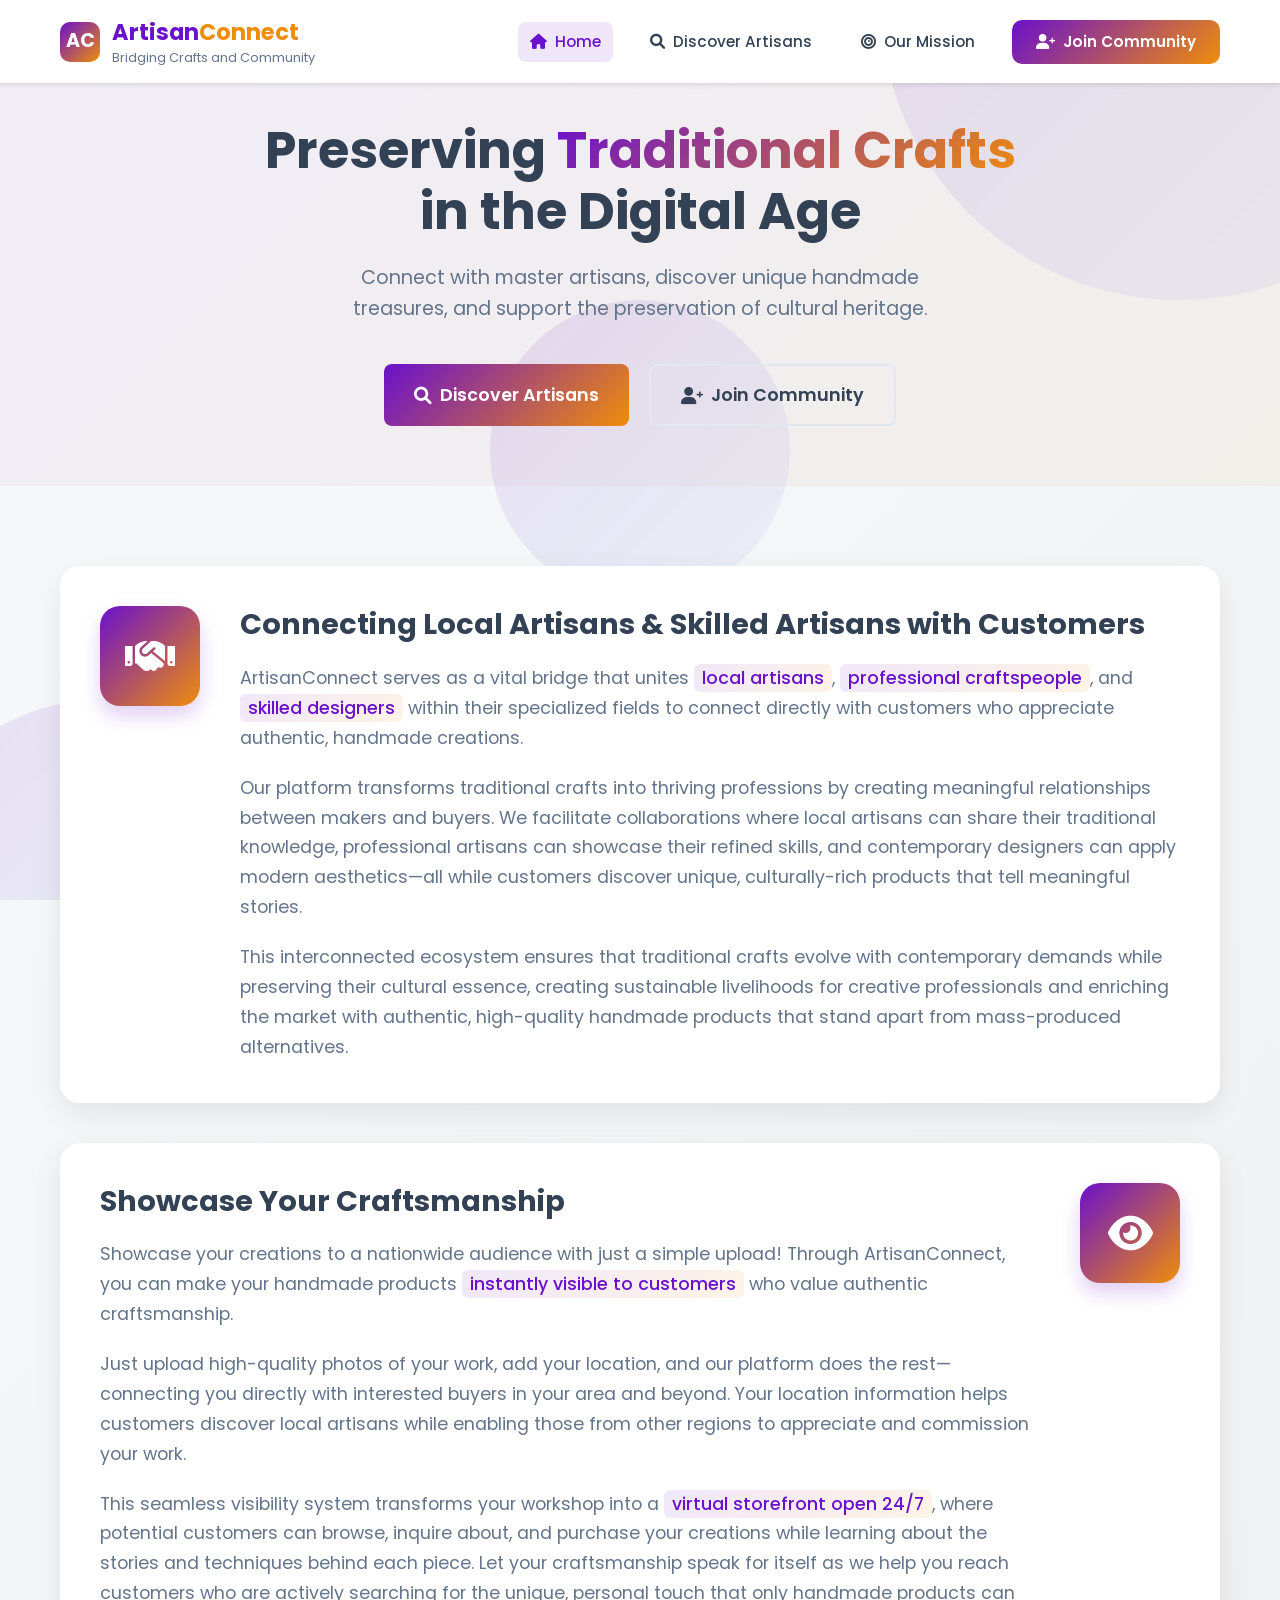
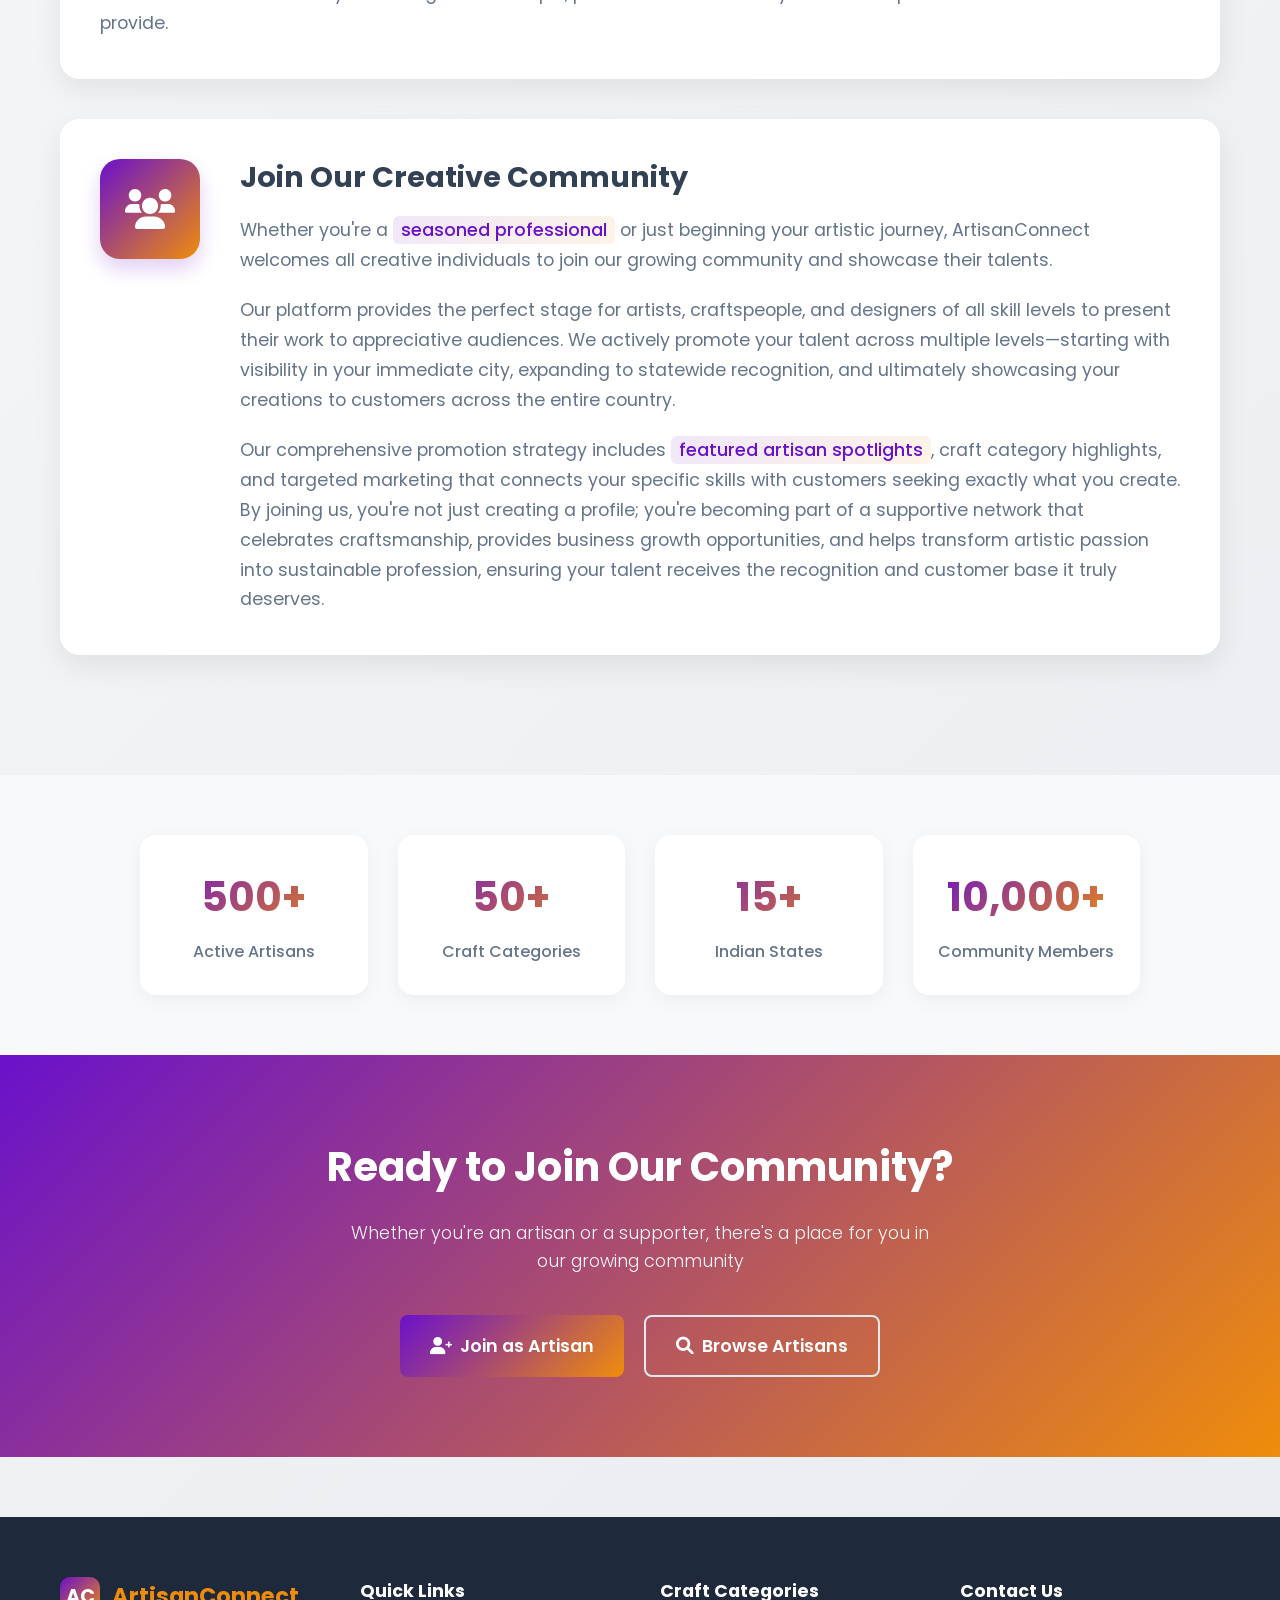
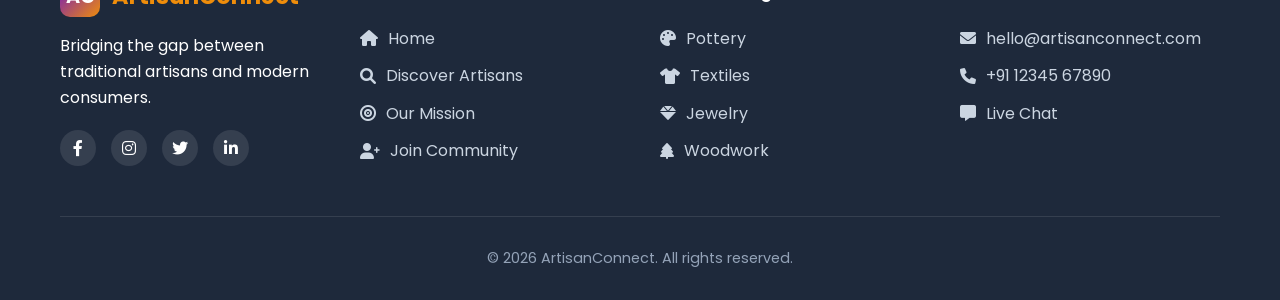
==== index.html @ 3b974a5c "Initial commit: Community-Connect project" ====
<!DOCTYPE html>
<html lang="en">
<head>
    <meta charset="UTF-8">
    <meta name="viewport" content="width=device-width, initial-scale=1.0">
    <title>ArtisanConnect - Bridging Crafts and Community</title>
    <meta name="description" content="Connect with skilled artisans preserving traditional arts. Discover unique handmade products and support local craftsmanship.">
    
    <!-- Fonts & Icons -->
    <link href="https://fonts.googleapis.com/css2?family=Poppins:wght@300;400;500;600;700;800;900&display=swap" rel="stylesheet">
    <link rel="stylesheet" href="https://cdnjs.cloudflare.com/ajax/libs/font-awesome/6.0.0-beta3/css/all.min.css">
    
    <!-- CSS Files -->
    <link rel="stylesheet" href="css/style.css">
    <link rel="stylesheet" href="css/animations.css">
    <link rel="stylesheet" href="css/home.css">
</head>
<body class="home-page">
    <!-- Background Circles -->
    <div class="bg-circles">
        <div class="bg-circle circle-1"></div>
        <div class="bg-circle circle-2"></div>
        <div class="bg-circle circle-3"></div>
    </div>

    <!-- Professional Header -->
    <header class="main-header">
        <div class="container header-container">
            <a href="index.html" class="logo">
                <div class="logo-icon">AC</div>
                <div class="logo-text">
                    <h1>Artisan<span>Connect</span></h1>
                    <p>Bridging Crafts and Community</p>
                </div>
            </a>

            <nav class="main-nav" id="mainNav">
                <ul>
                    <li><a href="index.html" class="nav-link active"><i class="fas fa-home"></i> Home</a></li>
                    <li><a href="artisans.html" class="nav-link"><i class="fas fa-search"></i> Discover Artisans</a></li>
                    <li><a href="about.html" class="nav-link"><i class="fas fa-bullseye"></i> Our Mission</a></li>
                    <li><a href="join-community.html" class="btn-cta"><i class="fas fa-user-plus"></i> Join Community</a></li>
                </ul>
            </nav>

            <button class="menu-toggle" id="menuToggle" aria-label="Toggle menu">
                <span></span>
                <span></span>
                <span></span>
            </button>
        </div>
    </header>

    <main>
        <!-- Hero Section -->
        <section class="hero-section">
            <div class="container">
                <div class="hero-content">
                    <div class="hero-text animate-fade-in">
                        <h1 class="hero-title">
                            Preserving <span class="highlight">Traditional Crafts</span> in the Digital Age
                        </h1>
                        <p class="hero-subtitle">
                            Connect with master artisans, discover unique handmade treasures, and support the preservation of cultural heritage.
                        </p>
                        <div class="hero-actions">
                            <a href="artisans.html" class="btn btn-primary btn-lg">
                                <i class="fas fa-search"></i> Discover Artisans
                            </a>
                            <a href="join-community.html" class="btn btn-outline btn-lg">
                                <i class="fas fa-user-plus"></i> Join Community
                            </a>
                        </div>
                    </div>
                </div>
            </div>
        </section>

        <!-- Featured Content Section -->
        <section class="featured-content">
            <div class="container">
                <!-- Content Card 1 -->
                <div class="content-card animate-fade-in">
                    <div class="content-icon">
                        <i class="fas fa-handshake"></i>
                    </div>
                    <div class="content-text">
                        <h2 class="content-title">Connecting Local Artisans & Skilled Artisans with Customers</h2>
                        <div class="content-paragraph">
                            <p>ArtisanConnect serves as a vital bridge that unites <span class="highlight-text">local artisans</span>, <span class="highlight-text">professional craftspeople</span>, and <span class="highlight-text">skilled designers</span> within their specialized fields to connect directly with customers who appreciate authentic, handmade creations.</p>
                            <p>Our platform transforms traditional crafts into thriving professions by creating meaningful relationships between makers and buyers. We facilitate collaborations where local artisans can share their traditional knowledge, professional artisans can showcase their refined skills, and contemporary designers can apply modern aesthetics—all while customers discover unique, culturally-rich products that tell meaningful stories.</p>
                            <p>This interconnected ecosystem ensures that traditional crafts evolve with contemporary demands while preserving their cultural essence, creating sustainable livelihoods for creative professionals and enriching the market with authentic, high-quality handmade products that stand apart from mass-produced alternatives.</p>
                        </div>
                    </div>
                </div>

                <!-- Content Card 2 -->
                <div class="content-card reverse animate-fade-in delay-200">
                    <div class="content-icon">
                        <i class="fas fa-eye"></i>
                    </div>
                    <div class="content-text">
                        <h2 class="content-title">Showcase Your Craftsmanship</h2>
                        <div class="content-paragraph">
                            <p>Showcase your creations to a nationwide audience with just a simple upload! Through ArtisanConnect, you can make your handmade products <span class="highlight-text">instantly visible to customers</span> who value authentic craftsmanship.</p>
                            <p>Just upload high-quality photos of your work, add your location, and our platform does the rest—connecting you directly with interested buyers in your area and beyond. Your location information helps customers discover local artisans while enabling those from other regions to appreciate and commission your work.</p>
                            <p>This seamless visibility system transforms your workshop into a <span class="highlight-text">virtual storefront open 24/7</span>, where potential customers can browse, inquire about, and purchase your creations while learning about the stories and techniques behind each piece. Let your craftsmanship speak for itself as we help you reach customers who are actively searching for the unique, personal touch that only handmade products can provide.</p>
                        </div>
                    </div>
                </div>

                <!-- Content Card 3 -->
                <div class="content-card animate-fade-in delay-400">
                    <div class="content-icon">
                        <i class="fas fa-users"></i>
                    </div>
                    <div class="content-text">
                        <h2 class="content-title">Join Our Creative Community</h2>
                        <div class="content-paragraph">
                            <p>Whether you're a <span class="highlight-text">seasoned professional</span> or just beginning your artistic journey, ArtisanConnect welcomes all creative individuals to join our growing community and showcase their talents.</p>
                            <p>Our platform provides the perfect stage for artists, craftspeople, and designers of all skill levels to present their work to appreciative audiences. We actively promote your talent across multiple levels—starting with visibility in your immediate city, expanding to statewide recognition, and ultimately showcasing your creations to customers across the entire country.</p>
                            <p>Our comprehensive promotion strategy includes <span class="highlight-text">featured artisan spotlights</span>, craft category highlights, and targeted marketing that connects your specific skills with customers seeking exactly what you create. By joining us, you're not just creating a profile; you're becoming part of a supportive network that celebrates craftsmanship, provides business growth opportunities, and helps transform artistic passion into sustainable profession, ensuring your talent receives the recognition and customer base it truly deserves.</p>
                        </div>
                    </div>
                </div>
            </div>
        </section>

        <!-- Stats Section -->
        <section class="stats-section bg-light">
            <div class="container">
                <div class="stats-grid">
                    <div class="stat-card text-center animate-fade-in">
                        <div class="stat-number">500+</div>
                        <div class="stat-label">Active Artisans</div>
                    </div>
                    <div class="stat-card text-center animate-fade-in delay-100">
                        <div class="stat-number">50+</div>
                        <div class="stat-label">Craft Categories</div>
                    </div>
                    <div class="stat-card text-center animate-fade-in delay-200">
                        <div class="stat-number">15+</div>
                        <div class="stat-label">Indian States</div>
                    </div>
                    <div class="stat-card text-center animate-fade-in delay-300">
                        <div class="stat-number">10,000+</div>
                        <div class="stat-label">Community Members</div>
                    </div>
                </div>
            </div>
        </section>

        <!-- CTA Section -->
        <section class="cta-section">
            <div class="container">
                <div class="cta-content text-center">
                    <h2 class="text-white">Ready to Join Our Community?</h2>
                    <p class="lead text-white mb-4">
                        Whether you're an artisan or a supporter, there's a place for you in our growing community
                    </p>
                    <div class="cta-buttons">
                        <a href="join-community.html" class="btn btn-primary btn-lg">
                            <i class="fas fa-user-plus"></i> Join as Artisan
                        </a>
                        <a href="artisans.html" class="btn btn-outline btn-lg text-white">
                            <i class="fas fa-search"></i> Browse Artisans
                        </a>
                    </div>
                </div>
            </div>
        </section>
    </main>

    <!-- Professional Footer -->
    <footer class="main-footer">
        <div class="container">
            <div class="footer-content">
                <div class="footer-col">
                    <div class="logo mb-3">
                        <div class="logo-icon">AC</div>
                        <div class="logo-text">
                            <h1><span>ArtisanConnect</span></h1>
                        </div>
                    </div>
                    <p>
                        Bridging the gap between traditional artisans and modern consumers.
                    </p>
                    <div class="social-links">
                        <a href="#" class="social-link" aria-label="Facebook"><i class="fab fa-facebook-f"></i></a>
                        <a href="#" class="social-link" aria-label="Instagram"><i class="fab fa-instagram"></i></a>
                        <a href="#" class="social-link" aria-label="Twitter"><i class="fab fa-twitter"></i></a>
                        <a href="#" class="social-link" aria-label="LinkedIn"><i class="fab fa-linkedin-in"></i></a>
                    </div>
                </div>

                <div class="footer-col">
                    <h4>Quick Links</h4>
                    <ul class="footer-links">
                        <li><a href="index.html"><i class="fas fa-home"></i> Home</a></li>
                        <li><a href="artisans.html"><i class="fas fa-search"></i> Discover Artisans</a></li>
                        <li><a href="about.html"><i class="fas fa-bullseye"></i> Our Mission</a></li>
                        <li><a href="join-community.html"><i class="fas fa-user-plus"></i> Join Community</a></li>
                    </ul>
                </div>

                <div class="footer-col">
                    <h4>Craft Categories</h4>
                    <ul class="footer-links">
                        <li><a href="#"><i class="fas fa-palette"></i> Pottery</a></li>
                        <li><a href="#"><i class="fas fa-tshirt"></i> Textiles</a></li>
                        <li><a href="#"><i class="fas fa-gem"></i> Jewelry</a></li>
                        <li><a href="#"><i class="fas fa-tree"></i> Woodwork</a></li>
                    </ul>
                </div>

                <div class="footer-col">
                    <h4>Contact Us</h4>
                    <ul class="footer-links">
                        <li><a href="mailto:hello@artisanconnect.com"><i class="fas fa-envelope"></i> hello@artisanconnect.com</a></li>
                        <li><a href="tel:+911234567890"><i class="fas fa-phone"></i> +91 12345 67890</a></li>
                        <li><a href="#"><i class="fas fa-comment-alt"></i> Live Chat</a></li>
                    </ul>
                </div>
            </div>

            <div class="footer-bottom">
                <p>&copy; <span id="currentYear"></span> ArtisanConnect. All rights reserved.</p>
            </div>
        </div>
    </footer>

    <!-- JavaScript Files -->
    <script src="js/main.js"></script>
    <script src="js/home.js"></script>
    
    <script>
        // Set current year
        document.getElementById('currentYear').textContent = new Date().getFullYear();
        
        // Mobile menu toggle
        const menuToggle = document.getElementById('menuToggle');
        const mainNav = document.getElementById('mainNav');
        
        if (menuToggle && mainNav) {
            menuToggle.addEventListener('click', function() {
                this.classList.toggle('active');
                mainNav.classList.toggle('active');
            });
            
            // Close mobile menu when clicking on a link
            const navLinks = mainNav.querySelectorAll('.nav-link, .btn-cta');
            navLinks.forEach(link => {
                link.addEventListener('click', function() {
                    menuToggle.classList.remove('active');
                    mainNav.classList.remove('active');
                });
            });
        }
    </script>
</body>
</html>
---- css/style.css ----
/* Base Styles & Variables */
:root {
    --primary: #6a11cb;
    --primary-light: #8a2be2;
    --secondary: #ef8d0b;
    --success: #10b981;
    --warning: #f59e0b;
    --danger: #ef4444;
    --light: #f8f9fa;
    --dark: #1e293b;
    --text-primary: #334155;
    --text-secondary: #64748b;
    --text-muted: #94a3b8;
    --border-color: #e2e8f0;
    --shadow-sm: 0 2px 4px rgba(0, 0, 0, 0.1);
    --shadow-md: 0 4px 6px rgba(0, 0, 0, 0.1);
    --shadow-lg: 0 10px 15px rgba(0, 0, 0, 0.1);
    --shadow-xl: 0 20px 25px rgba(0, 0, 0, 0.1);
}

* {
    margin: 0;
    padding: 0;
    box-sizing: border-box;
}

body {
    font-family: 'Poppins', sans-serif;
    color: var(--text-primary);
    line-height: 1.6;
    overflow-x: hidden;
}

.container {
    width: 100%;
    max-width: 1200px;
    margin: 0 auto;
    padding: 0 20px;
}

/* Background Circles */
.bg-circles {
    position: fixed;
    top: 0;
    left: 0;
    width: 100%;
    height: 100%;
    z-index: -1;
    overflow: hidden;
}

.bg-circle {
    position: absolute;
    border-radius: 50%;
    background: linear-gradient(135deg, rgba(106, 17, 203, 0.1) 0%, rgba(37, 117, 252, 0.05) 100%);
}

.bg-circle.circle-1 {
    width: 600px;
    height: 600px;
    top: -300px;
    right: -200px;
}

.bg-circle.circle-2 {
    width: 400px;
    height: 400px;
    bottom: -200px;
    left: -100px;
}

.bg-circle.circle-3 {
    width: 300px;
    height: 300px;
    top: 50%;
    left: 50%;
    transform: translate(-50%, -50%);
}

/* Header */
.main-header {
    background: white;
    box-shadow: var(--shadow-sm);
    position: fixed;
    top: 0;
    left: 0;
    width: 100%;
    z-index: 1000;
    padding: 15px 0;
}

.header-container {
    display: flex;
    justify-content: space-between;
    align-items: center;
}

.logo {
    display: flex;
    align-items: center;
    gap: 12px;
    text-decoration: none;
    color: inherit;
}

.logo-icon {
    width: 40px;
    height: 40px;
    background: linear-gradient(135deg, var(--primary) 0%, var(--secondary) 100%);
    border-radius: 10px;
    display: flex;
    align-items: center;
    justify-content: center;
    color: white;
    font-weight: 700;
    font-size: 1.2rem;
}

.logo-text h1 {
    font-size: 1.4rem;
    font-weight: 700;
    color: var(--primary);
}

.logo-text h1 span {
    color: var(--secondary);
}

.logo-text p {
    font-size: 0.8rem;
    color: var(--text-secondary);
    margin-top: -3px;
}

.main-nav ul {
    display: flex;
    list-style: none;
    gap: 25px;
    align-items: center;
}

.nav-link {
    text-decoration: none;
    color: var(--text-primary);
    font-weight: 500;
    font-size: 0.95rem;
    display: flex;
    align-items: center;
    gap: 8px;
    padding: 8px 12px;
    border-radius: 8px;
    transition: all 0.3s ease;
}

.nav-link:hover {
    color: var(--primary);
    background: rgba(106, 17, 203, 0.05);
}

.nav-link.active {
    color: var(--primary);
    background: rgba(106, 17, 203, 0.1);
}

.btn-cta {
    background: linear-gradient(135deg, var(--primary) 0%, var(--secondary) 100%);
    color: white;
    text-decoration: none;
    padding: 10px 24px;
    border-radius: 10px;
    font-weight: 600;
    font-size: 0.95rem;
    display: flex;
    align-items: center;
    gap: 8px;
    transition: all 0.3s ease;
    border: none;
    cursor: pointer;
}

.btn-cta:hover {
    transform: translateY(-2px);
    box-shadow: var(--shadow-md);
}

.menu-toggle {
    display: none;
    flex-direction: column;
    gap: 4px;
    background: none;
    border: none;
    cursor: pointer;
    padding: 5px;
}

.menu-toggle span {
    width: 25px;
    height: 2px;
    background: var(--text-primary);
    border-radius: 2px;
    transition: all 0.3s ease;
}

/* Buttons */
.btn {
    padding: 10px 20px;
    border-radius: 8px;
    font-weight: 500;
    font-size: 0.95rem;
    cursor: pointer;
    transition: all 0.3s ease;
    border: 2px solid transparent;
    display: inline-flex;
    align-items: center;
    gap: 8px;
    text-decoration: none;
}

.btn-primary {
    background: linear-gradient(135deg, var(--primary) 0%, var(--secondary) 100%);
    color: white;
    border: none;
}

.btn-primary:hover {
    transform: translateY(-2px);
    box-shadow: var(--shadow-md);
}

.btn-secondary {
    background: var(--light);
    color: var(--text-primary);
    border-color: var(--border-color);
}

.btn-secondary:hover {
    background: white;
    border-color: var(--primary);
    color: var(--primary);
}

.btn-outline {
    background: transparent;
    color: var(--text-primary);
    border-color: var(--border-color);
}

.btn-outline:hover {
    border-color: var(--primary);
    color: var(--primary);
}

.btn-sm {
    padding: 6px 12px;
    font-size: 0.85rem;
}

.btn-lg {
    padding: 15px 30px;
    font-size: 1.1rem;
    font-weight: 600;
}

.btn-full {
    width: 100%;
    justify-content: center;
}

/* Utility Classes */
.text-center { text-align: center; }
.text-white { color: white; }
.text-gradient { 
    background: linear-gradient(135deg, var(--primary) 0%, var(--secondary) 100%);
    -webkit-background-clip: text;
    -webkit-text-fill-color: transparent;
}
.bg-light { background-color: var(--light); }
.bg-gradient-secondary {
    background: linear-gradient(135deg, var(--primary) 0%, var(--secondary) 100%);
}
.mb-3 { margin-bottom: 1rem; }
.mb-4 { margin-bottom: 1.5rem; }
.mt-4 { margin-top: 1.5rem; }
.lead { font-size: 1.1rem; font-weight: 300; }

/* Footer */
.main-footer {
    background: var(--dark);
    color: white;
    padding: 60px 0 30px;
    margin-top: 60px;
}

.footer-content {
    display: grid;
    grid-template-columns: repeat(auto-fit, minmax(250px, 1fr));
    gap: 40px;
    margin-bottom: 40px;
}

.footer-col h4 {
    font-size: 1.1rem;
    margin-bottom: 20px;
    color: white;
}

.footer-links {
    list-style: none;
}

.footer-links li {
    margin-bottom: 12px;
}

.footer-links a {
    color: #cbd5e1;
    text-decoration: none;
    display: flex;
    align-items: center;
    gap: 10px;
    transition: all 0.3s ease;
}

.footer-links a:hover {
    color: white;
    padding-left: 5px;
}

.social-links {
    display: flex;
    gap: 15px;
    margin-top: 20px;
}

.social-link {
    width: 36px;
    height: 36px;
    border-radius: 50%;
    background: rgba(255, 255, 255, 0.1);
    display: flex;
    align-items: center;
    justify-content: center;
    color: white;
    text-decoration: none;
    transition: all 0.3s ease;
}

.social-link:hover {
    background: var(--primary);
    transform: translateY(-3px);
}

.footer-bottom {
    text-align: center;
    padding-top: 30px;
    border-top: 1px solid rgba(255, 255, 255, 0.1);
    color: #94a3b8;
    font-size: 0.9rem;
}

/* Animations */
@keyframes fadeIn {
    from { opacity: 0; transform: translateY(20px); }
    to { opacity: 1; transform: translateY(0); }
}

.animate-fade-in {
    animation: fadeIn 0.6s ease forwards;
}

.delay-200 { animation-delay: 0.2s; }
.delay-300 { animation-delay: 0.3s; }
.delay-400 { animation-delay: 0.4s; }

/* Responsive Design */
@media (max-width: 992px) {
    .container {
        padding: 0 15px;
    }
    
    .main-nav ul {
        gap: 15px;
    }
}

@media (max-width: 768px) {
    .menu-toggle {
        display: flex;
    }
    
    .main-nav {
        position: fixed;
        top: 70px;
        left: 0;
        width: 100%;
        background: white;
        box-shadow: var(--shadow-lg);
        padding: 20px;
        transform: translateY(-100%);
        opacity: 0;
        visibility: hidden;
        transition: all 0.3s ease;
    }
    
    .main-nav.active {
        transform: translateY(0);
        opacity: 1;
        visibility: visible;
    }
    
    .main-nav ul {
        flex-direction: column;
        align-items: flex-start;
        gap: 15px;
    }
    
    .menu-toggle.active span:nth-child(1) {
        transform: rotate(45deg) translate(5px, 5px);
    }
    
    .menu-toggle.active span:nth-child(2) {
        opacity: 0;
    }
    
    .menu-toggle.active span:nth-child(3) {
        transform: rotate(-45deg) translate(7px, -6px);
    }
    
    .footer-content {
        grid-template-columns: 1fr;
        gap: 30px;
    }
}
---- css/animations.css ----
/* ===== PROFESSIONAL ANIMATIONS LIBRARY ===== */

/* Entrance Animations */
@keyframes fadeInUp {
    from {
        opacity: 0;
        transform: translate3d(0, 40px, 0);
    }
    to {
        opacity: 1;
        transform: translate3d(0, 0, 0);
    }
}

@keyframes fadeInDown {
    from {
        opacity: 0;
        transform: translate3d(0, -40px, 0);
    }
    to {
        opacity: 1;
        transform: translate3d(0, 0, 0);
    }
}

@keyframes fadeInLeft {
    from {
        opacity: 0;
        transform: translate3d(-40px, 0, 0);
    }
    to {
        opacity: 1;
        transform: translate3d(0, 0, 0);
    }
}

@keyframes fadeInRight {
    from {
        opacity: 0;
        transform: translate3d(40px, 0, 0);
    }
    to {
        opacity: 1;
        transform: translate3d(0, 0, 0);
    }
}

@keyframes zoomIn {
    from {
        opacity: 0;
        transform: scale3d(0.3, 0.3, 0.3);
    }
    50% {
        opacity: 1;
    }
}

@keyframes slideInUp {
    from {
        transform: translate3d(0, 100%, 0);
        visibility: visible;
    }
    to {
        transform: translate3d(0, 0, 0);
    }
}

@keyframes slideInDown {
    from {
        transform: translate3d(0, -100%, 0);
        visibility: visible;
    }
    to {
        transform: translate3d(0, 0, 0);
    }
}

@keyframes slideInLeft {
    from {
        transform: translate3d(-100%, 0, 0);
        visibility: visible;
    }
    to {
        transform: translate3d(0, 0, 0);
    }
}

@keyframes slideInRight {
    from {
        transform: translate3d(100%, 0, 0);
        visibility: visible;
    }
    to {
        transform: translate3d(0, 0, 0);
    }
}

/* Hover Animations */
@keyframes float {
    0%, 100% {
        transform: translateY(0);
    }
    50% {
        transform: translateY(-10px);
    }
}

@keyframes pulse {
    0%, 100% {
        opacity: 1;
        transform: scale(1);
    }
    50% {
        opacity: 0.8;
        transform: scale(1.05);
    }
}

@keyframes shake {
    0%, 100% {
        transform: translateX(0);
    }
    10%, 30%, 50%, 70%, 90% {
        transform: translateX(-5px);
    }
    20%, 40%, 60%, 80% {
        transform: translateX(5px);
    }
}

@keyframes bounce {
    0%, 100% {
        transform: translateY(0);
    }
    50% {
        transform: translateY(-10px);
    }
}

@keyframes spin {
    from {
        transform: rotate(0deg);
    }
    to {
        transform: rotate(360deg);
    }
}

@keyframes gradientShift {
    0%, 100% {
        background-position: 0% 50%;
    }
    50% {
        background-position: 100% 50%;
    }
}

/* Loading Animations */
@keyframes shimmer {
    0% {
        background-position: -1000px 0;
    }
    100% {
        background-position: 1000px 0;
    }
}

@keyframes progress {
    0% {
        width: 0%;
    }
    100% {
        width: 100%;
    }
}

/* Background Animations */
@keyframes backgroundFloat {
    0%, 100% {
        transform: translate(0, 0) rotate(0deg);
    }
    25% {
        transform: translate(10px, -10px) rotate(90deg);
    }
    50% {
        transform: translate(0, -20px) rotate(180deg);
    }
    75% {
        transform: translate(-10px, -10px) rotate(270deg);
    }
}

@keyframes ripple {
    0% {
        transform: scale(0.8);
        opacity: 1;
    }
    100% {
        transform: scale(2.4);
        opacity: 0;
    }
}

/* Typography Animations */
@keyframes typewriter {
    from {
        width: 0;
    }
    to {
        width: 100%;
    }
}

@keyframes blinkCaret {
    from, to {
        border-color: transparent;
    }
    50% {
        border-color: var(--primary-500);
    }
}

/* ===== ANIMATION CLASSES ===== */

/* Entrance Animations */
.animate-fade-in-up {
    animation: fadeInUp 0.8s cubic-bezier(0.22, 0.61, 0.36, 1) forwards;
}

.animate-fade-in-down {
    animation: fadeInDown 0.8s cubic-bezier(0.22, 0.61, 0.36, 1) forwards;
}

.animate-fade-in-left {
    animation: fadeInLeft 0.8s cubic-bezier(0.22, 0.61, 0.36, 1) forwards;
}

.animate-fade-in-right {
    animation: fadeInRight 0.8s cubic-bezier(0.22, 0.61, 0.36, 1) forwards;
}

.animate-zoom-in {
    animation: zoomIn 0.6s cubic-bezier(0.22, 0.61, 0.36, 1) forwards;
}

.animate-slide-in-up {
    animation: slideInUp 0.6s cubic-bezier(0.22, 0.61, 0.36, 1) forwards;
}

.animate-slide-in-down {
    animation: slideInDown 0.6s cubic-bezier(0.22, 0.61, 0.36, 1) forwards;
}

.animate-slide-in-left {
    animation: slideInLeft 0.6s cubic-bezier(0.22, 0.61, 0.36, 1) forwards;
}

.animate-slide-in-right {
    animation: slideInRight 0.6s cubic-bezier(0.22, 0.61, 0.36, 1) forwards;
}

/* Hover Animations */
.hover-float:hover {
    animation: float 3s ease-in-out infinite;
}

.hover-pulse:hover {
    animation: pulse 2s ease-in-out infinite;
}

.hover-shake:hover {
    animation: shake 0.5s ease-in-out;
}

.hover-bounce:hover {
    animation: bounce 0.5s ease-in-out;
}

.hover-spin:hover {
    animation: spin 1s linear infinite;
}

.hover-gradient:hover {
    background-size: 200% 200%;
    animation: gradientShift 3s ease infinite;
}

/* Loading States */
.loading-shimmer {
    background: linear-gradient(90deg, #f0f0f0 25%, #e0e0e0 50%, #f0f0f0 75%);
    background-size: 1000px 100%;
    animation: shimmer 2s infinite linear;
}

.loading-progress {
    animation: progress 2s ease-in-out infinite;
}

/* Background Effects */
.background-float {
    animation: backgroundFloat 20s ease-in-out infinite;
}

.ripple-effect {
    animation: ripple 0.6s linear;
}

/* Text Animations */
.typewriter {
    overflow: hidden;
    border-right: 3px solid var(--primary-500);
    white-space: nowrap;
    margin: 0 auto;
    animation: typewriter 3.5s steps(40, end),
               blinkCaret 0.75s step-end infinite;
}

/* Animation Delays */
.delay-100 { animation-delay: 100ms; }
.delay-200 { animation-delay: 200ms; }
.delay-300 { animation-delay: 300ms; }
.delay-400 { animation-delay: 400ms; }
.delay-500 { animation-delay: 500ms; }
.delay-600 { animation-delay: 600ms; }
.delay-700 { animation-delay: 700ms; }
.delay-800 { animation-delay: 800ms; }

/* Animation Control */
.animation-paused {
    animation-play-state: paused;
}

.animation-running {
    animation-play-state: running;
}

.animation-infinite {
    animation-iteration-count: infinite;
}

.animation-once {
    animation-iteration-count: 1;
}

/* Reduced Motion Support */
@media (prefers-reduced-motion: reduce) {
    *,
    *::before,
    *::after {
        animation-duration: 0.01ms !important;
        animation-iteration-count: 1 !important;
        transition-duration: 0.01ms !important;
    }
}

/* Scroll Triggered Animations */
[data-animate] {
    opacity: 0;
    transform: translateY(30px);
    transition: opacity 0.8s ease, transform 0.8s ease;
}

[data-animate].animate {
    opacity: 1;
    transform: translateY(0);
}

.scroll-fade-in {
    opacity: 0;
    transform: translateY(20px);
    transition: all 0.8s cubic-bezier(0.22, 0.61, 0.36, 1);
}

.scroll-fade-in.visible {
    opacity: 1;
    transform: translateY(0);
}

/* Loading Spinner */
.spinner {
    border: 3px solid rgba(0, 0, 0, 0.1);
    border-radius: 50%;
    border-top: 3px solid var(--primary-500);
    width: 40px;
    height: 40px;
    animation: spin 1s linear infinite;
}

.spinner-small {
    width: 20px;
    height: 20px;
    border-width: 2px;
}

.spinner-large {
    width: 60px;
    height: 60px;
    border-width: 4px;
}

/* Wave Animation */
.wave {
    display: inline-block;
    animation: wave 2.5s infinite;
    transform-origin: 70% 70%;
}

@keyframes wave {
    0% { transform: rotate(0deg); }
    10% { transform: rotate(14deg); }
    20% { transform: rotate(-8deg); }
    30% { transform: rotate(14deg); }
    40% { transform: rotate(-4deg); }
    50% { transform: rotate(10deg); }
    60% { transform: rotate(0deg); }
    100% { transform: rotate(0deg); }
}

/* Floating Elements */
.floating {
    animation: float 6s ease-in-out infinite;
}

.floating-slow {
    animation: float 8s ease-in-out infinite;
}

.floating-fast {
    animation: float 4s ease-in-out infinite;
}

/* Attention Seekers */
.attention-bounce {
    animation: bounce 2s infinite;
}

.attention-pulse {
    animation: pulse 2s infinite;
}

.attention-flash {
    animation: pulse 1s infinite;
}

/* Page Loader */
.page-loader {
    position: fixed;
    top: 0;
    left: 0;
    width: 100%;
    height: 100%;
    background: white;
    display: flex;
    align-items: center;
    justify-content: center;
    z-index: var(--z-modal);
    animation: fadeIn 0.3s ease-out forwards;
}

.page-loader.hidden {
    animation: fadeIn 0.3s ease-out reverse forwards;
}

/* Skeleton Loading */
.skeleton {
    background: linear-gradient(90deg, #f0f0f0 25%, #e0e0e0 50%, #f0f0f0 75%);
    background-size: 200% 100%;
    animation: shimmer 1.5s infinite linear;
    border-radius: var(--radius);
}

.skeleton-text {
    height: 1em;
    margin-bottom: 0.5em;
}

.skeleton-image {
    width: 100%;
    height: 200px;
}

/* Gradient Text Animation */
.gradient-text-animated {
    background: linear-gradient(90deg, var(--primary-500), var(--secondary-500), var(--accent-500));
    background-size: 300% 300%;
    -webkit-background-clip: text;
    -webkit-text-fill-color: transparent;
    animation: gradientShift 3s ease infinite;
}
---- css/home.css ----
/* Home Page Specific Styles */
.home-page {
    background: linear-gradient(135deg, #f8f9fa 0%, #e9ecef 100%);
    min-height: 100vh;
}

/* Hero Section */
.hero-section {
    padding: 120px 0 60px;
    background: linear-gradient(135deg, rgba(106, 17, 203, 0.05) 0%, rgba(239, 141, 11, 0.05) 100%);
    position: relative;
    overflow: hidden;
}

.hero-content {
    max-width: 800px;
    margin: 0 auto;
    text-align: center;
}

.hero-title {
    font-size: 3.2rem;
    margin-bottom: 20px;
    line-height: 1.2;
}

.hero-title .highlight {
    background: linear-gradient(135deg, var(--primary) 0%, var(--secondary) 100%);
    -webkit-background-clip: text;
    -webkit-text-fill-color: transparent;
    background-clip: text;
}

.hero-subtitle {
    font-size: 1.2rem;
    color: var(--text-secondary);
    margin-bottom: 40px;
    line-height: 1.6;
    max-width: 600px;
    margin-left: auto;
    margin-right: auto;
}

.hero-actions {
    display: flex;
    gap: 20px;
    justify-content: center;
    margin-top: 30px;
}

/* Featured Content Section */
.featured-content {
    padding: 80px 0;
    position: relative;
}

.content-card {
    display: grid;
    grid-template-columns: 100px 1fr;
    gap: 40px;
    background: white;
    padding: 40px;
    border-radius: 20px;
    box-shadow: 0 10px 30px rgba(0, 0, 0, 0.08);
    margin-bottom: 40px;
    transition: transform 0.3s ease, box-shadow 0.3s ease;
    align-items: start;
}

.content-card:hover {
    transform: translateY(-5px);
    box-shadow: 0 20px 40px rgba(0, 0, 0, 0.12);
}

.content-card.reverse {
    grid-template-columns: 1fr 100px;
}

.content-card.reverse .content-icon {
    order: 2;
}

.content-card.reverse .content-text {
    order: 1;
}

.content-icon {
    width: 100px;
    height: 100px;
    background: linear-gradient(135deg, var(--primary) 0%, var(--secondary) 100%);
    border-radius: 20px;
    display: flex;
    align-items: center;
    justify-content: center;
    color: white;
    font-size: 2.5rem;
    box-shadow: 0 10px 20px rgba(106, 17, 203, 0.2);
}

.content-title {
    font-size: 1.8rem;
    margin-bottom: 20px;
    color: var(--text-primary);
    line-height: 1.3;
}

.content-paragraph {
    font-size: 1.1rem;
    line-height: 1.7;
    color: var(--text-secondary);
}

.content-paragraph p {
    margin-bottom: 20px;
}

.content-paragraph p:last-child {
    margin-bottom: 0;
}

.highlight-text {
    background: linear-gradient(135deg, rgba(106, 17, 203, 0.1) 0%, rgba(239, 141, 11, 0.1) 100%);
    padding: 2px 8px;
    border-radius: 6px;
    color: var(--primary);
    font-weight: 500;
}

/* Stats Section */
.stats-section {
    padding: 60px 0;
}

.stats-grid {
    display: grid;
    grid-template-columns: repeat(auto-fit, minmax(200px, 1fr));
    gap: 30px;
    max-width: 1000px;
    margin: 0 auto;
}

.stat-card {
    background: white;
    padding: 30px 20px;
    border-radius: 16px;
    box-shadow: 0 5px 20px rgba(0, 0, 0, 0.05);
    transition: transform 0.3s ease;
}

.stat-card:hover {
    transform: translateY(-5px);
}

.stat-number {
    font-size: 2.5rem;
    font-weight: 700;
    background: linear-gradient(135deg, var(--primary) 0%, var(--secondary) 100%);
    -webkit-background-clip: text;
    -webkit-text-fill-color: transparent;
    background-clip: text;
    margin-bottom: 10px;
}

.stat-label {
    font-size: 1rem;
    color: var(--text-secondary);
    font-weight: 500;
}

/* CTA Section */
.cta-section {
    padding: 80px 0;
    background: linear-gradient(135deg, var(--primary) 0%, var(--secondary) 100%);
    position: relative;
    overflow: hidden;
}

.cta-content h2 {
    font-size: 2.5rem;
    margin-bottom: 20px;
}

.cta-content .lead {
    max-width: 600px;
    margin: 0 auto 40px;
    opacity: 0.95;
}

.cta-buttons {
    display: flex;
    gap: 20px;
    justify-content: center;
}

/* Responsive Design */
@media (max-width: 992px) {
    .hero-title {
        font-size: 2.5rem;
    }
    
    .content-card {
        grid-template-columns: 1fr;
        text-align: center;
        gap: 30px;
    }
    
    .content-card.reverse {
        grid-template-columns: 1fr;
    }
    
    .content-card.reverse .content-icon {
        order: 1;
    }
    
    .content-card.reverse .content-text {
        order: 2;
    }
    
    .content-icon {
        margin: 0 auto;
    }
}

@media (max-width: 768px) {
    .hero-section {
        padding: 100px 0 40px;
    }
    
    .hero-title {
        font-size: 2rem;
    }
    
    .hero-subtitle {
        font-size: 1.1rem;
    }
    
    .hero-actions {
        flex-direction: column;
        align-items: center;
    }
    
    .hero-actions .btn {
        width: 100%;
        max-width: 300px;
    }
    
    .content-card {
        padding: 30px 20px;
    }
    
    .content-title {
        font-size: 1.5rem;
    }
    
    .content-paragraph {
        font-size: 1rem;
    }
    
    .cta-content h2 {
        font-size: 2rem;
    }
    
    .cta-buttons {
        flex-direction: column;
        align-items: center;
    }
    
    .cta-buttons .btn {
        width: 100%;
        max-width: 300px;
    }
}

@media (max-width: 480px) {
    .hero-title {
        font-size: 1.8rem;
    }
    
    .content-icon {
        width: 80px;
        height: 80px;
        font-size: 2rem;
    }
    
    .stat-number {
        font-size: 2rem;
    }
    
    .stats-grid {
        grid-template-columns: repeat(2, 1fr);
        gap: 20px;
    }
}
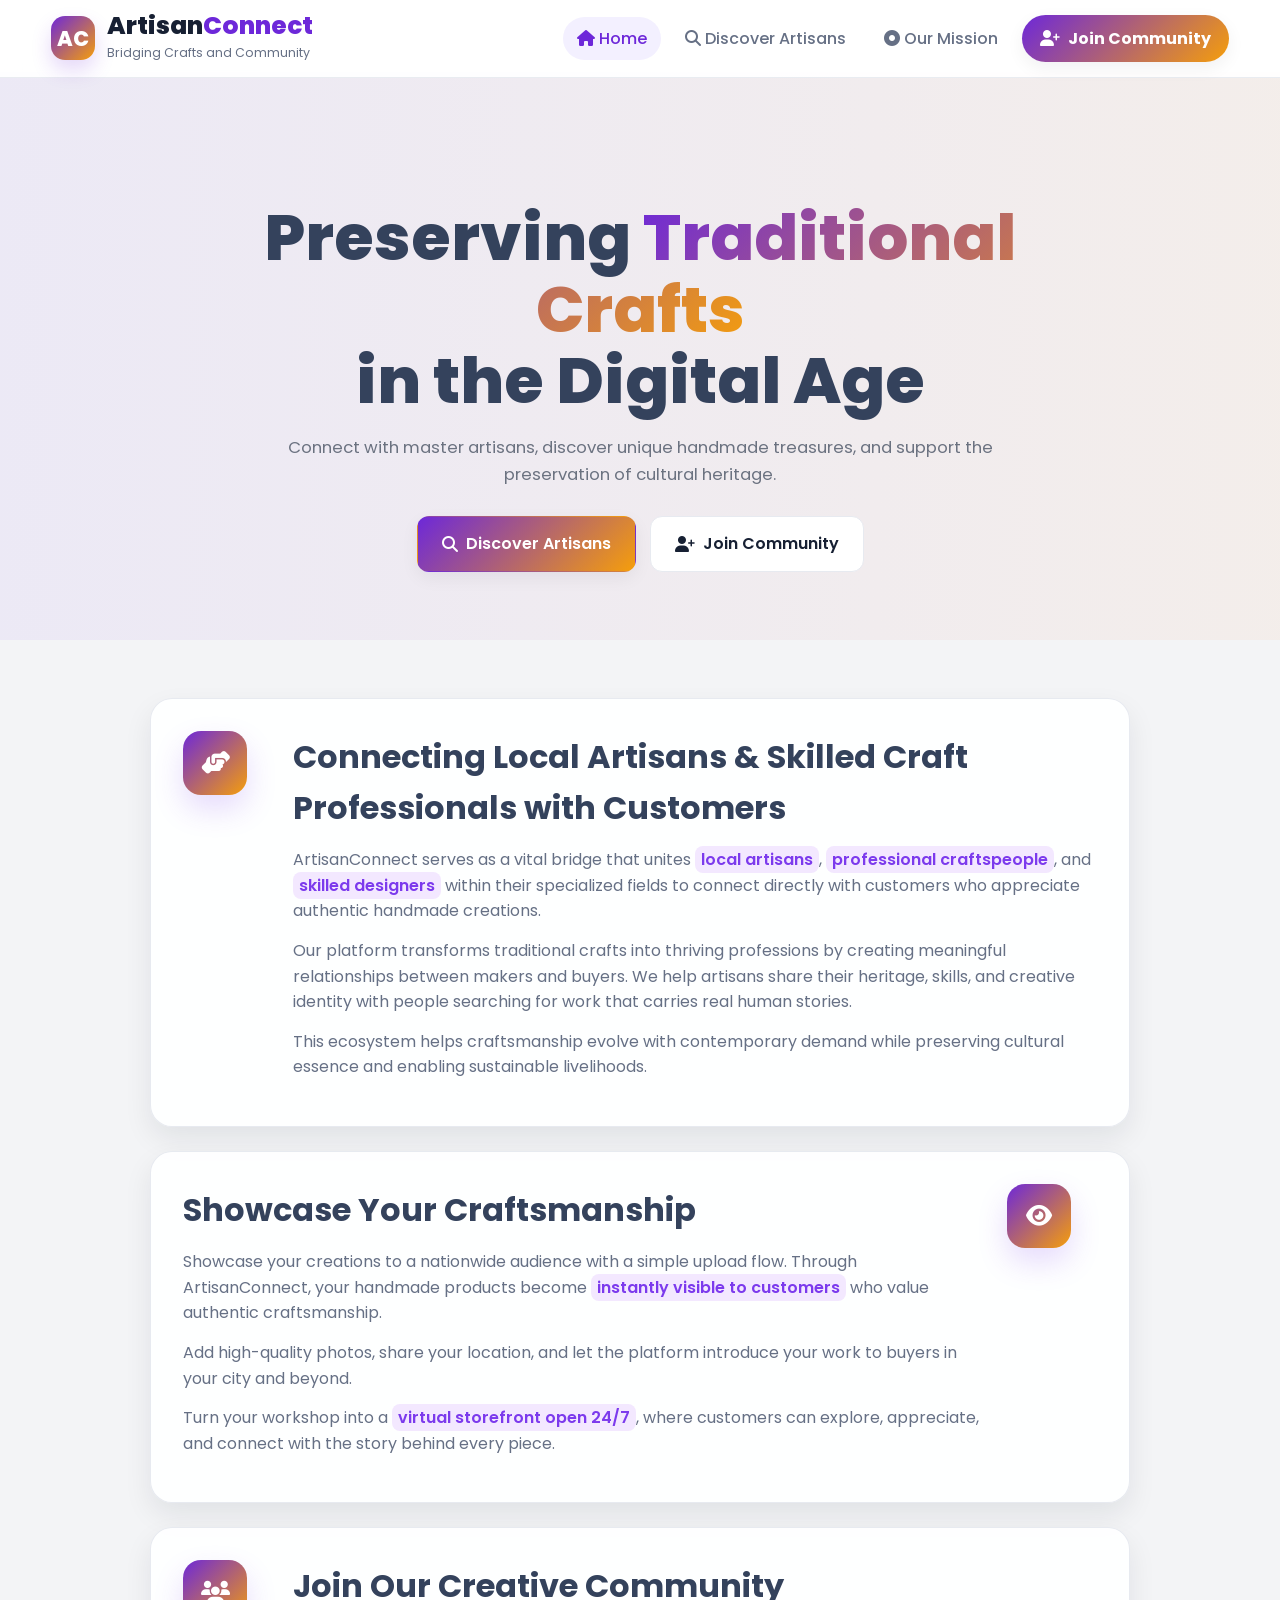
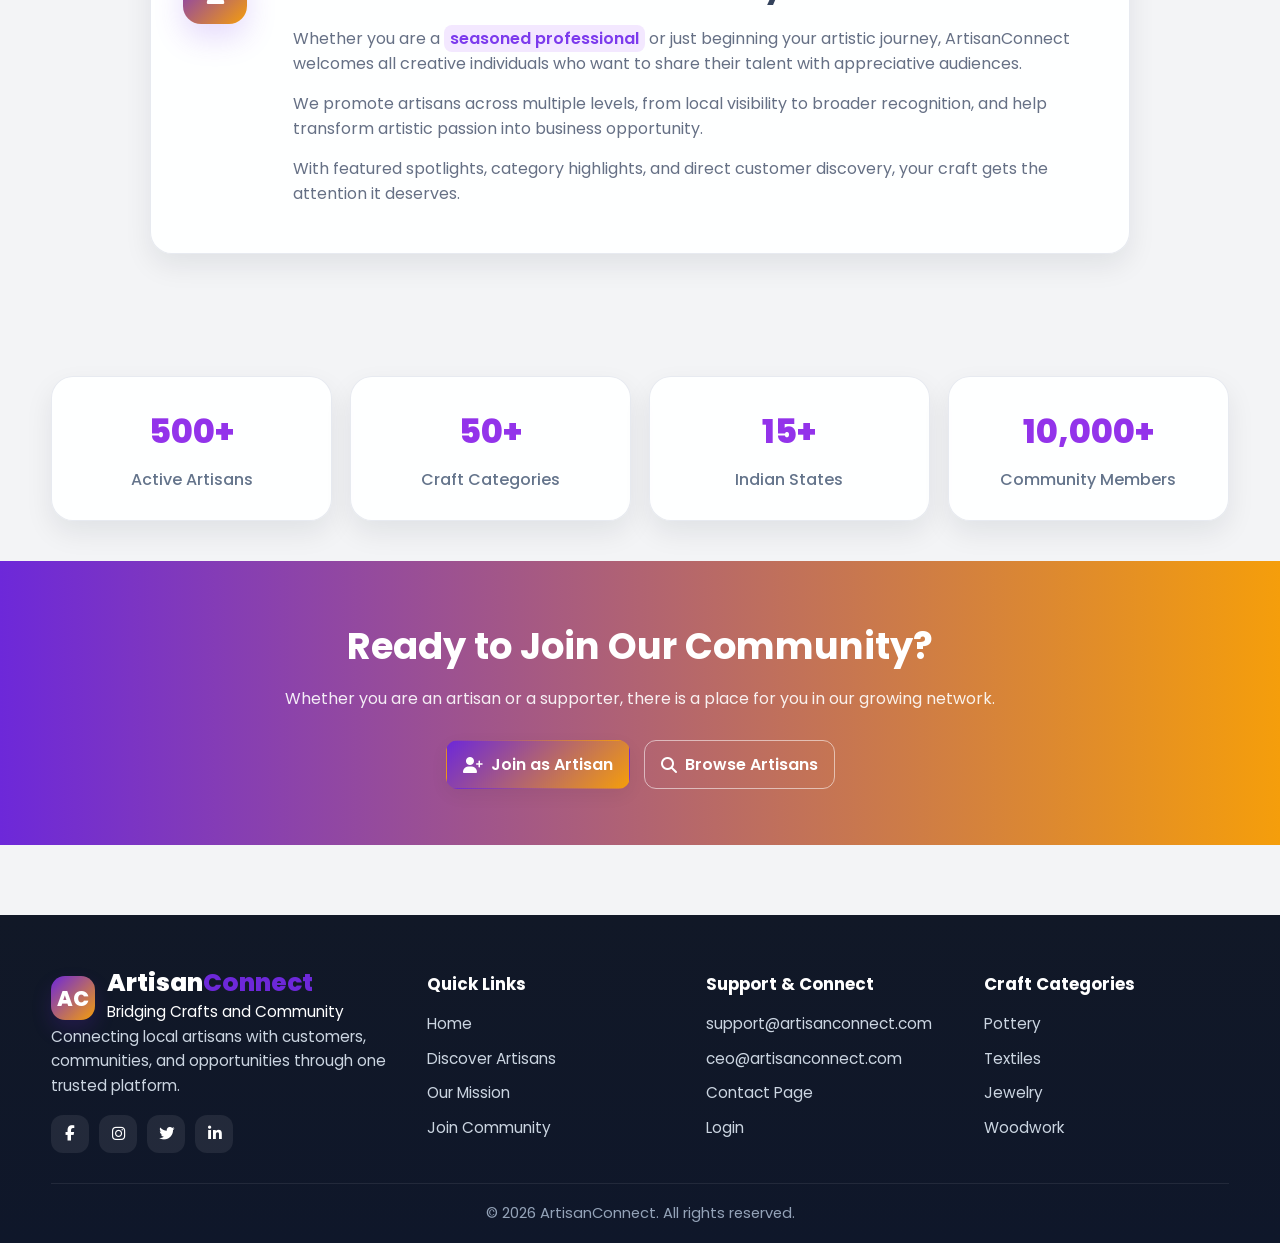
==== commit b13a0e3d: "Updated ArtisanConnect project with all pages and features" ====
--- a/index.html
+++ b/index.html
@@ -1,261 +1,195 @@
-<!DOCTYPE html>
+<!doctype html>
 <html lang="en">
 <head>
-    <meta charset="UTF-8">
-    <meta name="viewport" content="width=device-width, initial-scale=1.0">
-    <title>ArtisanConnect - Bridging Crafts and Community</title>
-    <meta name="description" content="Connect with skilled artisans preserving traditional arts. Discover unique handmade products and support local craftsmanship.">
-    
-    <!-- Fonts & Icons -->
-    <link href="https://fonts.googleapis.com/css2?family=Poppins:wght@300;400;500;600;700;800;900&display=swap" rel="stylesheet">
-    <link rel="stylesheet" href="https://cdnjs.cloudflare.com/ajax/libs/font-awesome/6.0.0-beta3/css/all.min.css">
-    
-    <!-- CSS Files -->
-    <link rel="stylesheet" href="css/style.css">
-    <link rel="stylesheet" href="css/animations.css">
-    <link rel="stylesheet" href="css/home.css">
+  <meta charset="UTF-8">
+  <meta name="viewport" content="width=device-width,initial-scale=1.0">
+  <title>ArtisanConnect - Bridging Crafts and Community</title>
+  <meta name="description" content="Discover talented artisans, explore handmade products, and support traditional craftsmanship across India.">
+  <link rel="preconnect" href="https://fonts.googleapis.com">
+  <link rel="preconnect" href="https://fonts.gstatic.com" crossorigin>
+  <link href="https://fonts.googleapis.com/css2?family=Poppins:wght@300;400;500;600;700;800&display=swap" rel="stylesheet">
+  <link rel="stylesheet" href="https://cdnjs.cloudflare.com/ajax/libs/font-awesome/6.5.2/css/all.min.css">
+  <link rel="stylesheet" href="css/style.css">
+  <link rel="stylesheet" href="css/guest-experience.css">
 </head>
-<body class="home-page">
-    <!-- Background Circles -->
-    <div class="bg-circles">
-        <div class="bg-circle circle-1"></div>
-        <div class="bg-circle circle-2"></div>
-        <div class="bg-circle circle-3"></div>
+<body class="home-page marketplace-page">
+  <header class="main-header">
+    <div class="container header-container">
+      <a href="index.html" class="logo">  
+        <div class="logo-icon">AC</div>
+        <div class="logo-text">
+          <h1>Artisan<span>Connect</span></h1>
+          <p>Bridging Crafts and Community</p>
+        </div>
+      </a>
+
+      <nav class="main-nav" id="mainNav">
+        <ul>
+          <li><a href="index.html" class="nav-link active"><i class="fas fa-house"></i> Home</a></li>
+          <li><a href="artisans.html" class="nav-link"><i class="fas fa-magnifying-glass"></i> Discover Artisans</a></li>
+          <li><a href="about.html" class="nav-link"><i class="fas fa-circle-dot"></i> Our Mission</a></li>
+          <li><a href="join-community.html" class="btn-cta"><i class="fas fa-user-plus"></i> Join Community</a></li>
+        </ul>
+      </nav>
+
+      <button class="menu-toggle" id="menuToggle" aria-label="Toggle menu">
+        <span></span>
+        <span></span>
+        <span></span>
+      </button>
     </div>
+  </header>
 
-    <!-- Professional Header -->
-    <header class="main-header">
-        <div class="container header-container">
-            <a href="index.html" class="logo">
-                <div class="logo-icon">AC</div>
-                <div class="logo-text">
-                    <h1>Artisan<span>Connect</span></h1>
-                    <p>Bridging Crafts and Community</p>
-                </div>
-            </a>
+  <main>
+    <section class="hero-section marketplace-hero">
+      <div class="container hero-layout">
+        <div class="hero-copy text-center">
+          <h1>Preserving <span class="text-gradient">Traditional Crafts</span><br>in the Digital Age</h1>
+          <p>
+            Connect with master artisans, discover unique handmade treasures,
+            and support the preservation of cultural heritage.
+          </p>
+          <div class="hero-actions center-actions">
+            <a href="artisans.html" class="btn btn-primary btn-lg"><i class="fas fa-magnifying-glass"></i> Discover Artisans</a>
+            <a href="join-community.html" class="btn btn-outline btn-lg"><i class="fas fa-user-plus"></i> Join Community</a>
+          </div>
+        </div>
+      </div>
+    </section>
 
-            <nav class="main-nav" id="mainNav">
-                <ul>
-                    <li><a href="index.html" class="nav-link active"><i class="fas fa-home"></i> Home</a></li>
-                    <li><a href="artisans.html" class="nav-link"><i class="fas fa-search"></i> Discover Artisans</a></li>
-                    <li><a href="about.html" class="nav-link"><i class="fas fa-bullseye"></i> Our Mission</a></li>
-                    <li><a href="join-community.html" class="btn-cta"><i class="fas fa-user-plus"></i> Join Community</a></li>
-                </ul>
-            </nav>
+    <section class="feature-stack section-space">
+      <div class="container narrow-stack">
+        <article class="story-card alternate-card">
+          <div class="story-icon"><i class="fas fa-handshake-angle"></i></div>
+          <div>
+            <h2>Connecting Local Artisans &amp; Skilled Craft Professionals with Customers</h2>
+            <p>
+              ArtisanConnect serves as a vital bridge that unites <span class="inline-highlight">local artisans</span>,
+              <span class="inline-highlight">professional craftspeople</span>, and <span class="inline-highlight">skilled designers</span>
+              within their specialized fields to connect directly with customers who appreciate authentic handmade creations.
+            </p>
+            <p>
+              Our platform transforms traditional crafts into thriving professions by creating meaningful relationships between makers and buyers.
+              We help artisans share their heritage, skills, and creative identity with people searching for work that carries real human stories.
+            </p>
+            <p>
+              This ecosystem helps craftsmanship evolve with contemporary demand while preserving cultural essence and enabling sustainable livelihoods.
+            </p>
+          </div>
+        </article>
 
-            <button class="menu-toggle" id="menuToggle" aria-label="Toggle menu">
-                <span></span>
-                <span></span>
-                <span></span>
-            </button>
+        <article class="story-card alternate-card reverse-icon">
+          <div>
+            <h2>Showcase Your Craftsmanship</h2>
+            <p>
+              Showcase your creations to a nationwide audience with a simple upload flow.
+              Through ArtisanConnect, your handmade products become <span class="inline-highlight">instantly visible to customers</span>
+              who value authentic craftsmanship.
+            </p>
+            <p>
+              Add high-quality photos, share your location, and let the platform introduce your work to buyers in your city and beyond.
+            </p>
+            <p>
+              Turn your workshop into a <span class="inline-highlight">virtual storefront open 24/7</span>, where customers can explore, appreciate,
+              and connect with the story behind every piece.
+            </p>
+          </div>
+          <div class="story-icon"><i class="fas fa-eye"></i></div>
+        </article>
+
+        <article class="story-card alternate-card">
+          <div class="story-icon"><i class="fas fa-users"></i></div>
+          <div>
+            <h2>Join Our Creative Community</h2>
+            <p>
+              Whether you are a <span class="inline-highlight">seasoned professional</span> or just beginning your artistic journey,
+              ArtisanConnect welcomes all creative individuals who want to share their talent with appreciative audiences.
+            </p>
+            <p>
+              We promote artisans across multiple levels, from local visibility to broader recognition, and help transform artistic passion into business opportunity.
+            </p>
+            <p>
+              With featured spotlights, category highlights, and direct customer discovery, your craft gets the attention it deserves.
+            </p>
+          </div>
+        </article>
+      </div>
+    </section>
+
+    <section class="stats-strip section-space-sm">
+      <div class="container stats-row">
+        <div class="stat-box"><strong>500+</strong><span>Active Artisans</span></div>
+        <div class="stat-box"><strong>50+</strong><span>Craft Categories</span></div>
+        <div class="stat-box"><strong>15+</strong><span>Indian States</span></div>
+        <div class="stat-box"><strong>10,000+</strong><span>Community Members</span></div>
+      </div>
+    </section>
+
+    <section class="cta-band">
+      <div class="container text-center text-white">
+        <h2>Ready to Join Our Community?</h2>
+        <p>Whether you are an artisan or a supporter, there is a place for you in our growing network.</p>
+        <div class="hero-actions center-actions">
+          <a href="join-community.html" class="btn btn-primary"><i class="fas fa-user-plus"></i> Join as Artisan</a>
+          <a href="artisans.html" class="btn btn-outline light-outline"><i class="fas fa-magnifying-glass"></i> Browse Artisans</a>
         </div>
-    </header>
+      </div>
+    </section>
+  </main>
 
-    <main>
-        <!-- Hero Section -->
-        <section class="hero-section">
-            <div class="container">
-                <div class="hero-content">
-                    <div class="hero-text animate-fade-in">
-                        <h1 class="hero-title">
-                            Preserving <span class="highlight">Traditional Crafts</span> in the Digital Age
-                        </h1>
-                        <p class="hero-subtitle">
-                            Connect with master artisans, discover unique handmade treasures, and support the preservation of cultural heritage.
-                        </p>
-                        <div class="hero-actions">
-                            <a href="artisans.html" class="btn btn-primary btn-lg">
-                                <i class="fas fa-search"></i> Discover Artisans
-                            </a>
-                            <a href="join-community.html" class="btn btn-outline btn-lg">
-                                <i class="fas fa-user-plus"></i> Join Community
-                            </a>
-                        </div>
-                    </div>
-                </div>
+  <footer class="main-footer">
+    <div class="container">
+      <div class="footer-content">
+        <div class="footer-col footer-brand">
+          <a href="index.html" class="logo">
+            <div class="logo-icon">AC</div>
+            <div class="logo-text">
+              <h1>Artisan<span>Connect</span></h1>
+              <p>Bridging Crafts and Community</p>
             </div>
-        </section>
+          </a>
+          <p>Bridging the gap between traditional artisans and modern audiences.</p>
+          <div class="footer-social">
+            <a href="#"><i class="fab fa-facebook-f"></i></a>
+            <a href="#"><i class="fab fa-instagram"></i></a>
+            <a href="#"><i class="fab fa-twitter"></i></a>
+            <a href="#"><i class="fab fa-linkedin-in"></i></a>
+          </div>
+        </div>
 
-        <!-- Featured Content Section -->
-        <section class="featured-content">
-            <div class="container">
-                <!-- Content Card 1 -->
-                <div class="content-card animate-fade-in">
-                    <div class="content-icon">
-                        <i class="fas fa-handshake"></i>
-                    </div>
-                    <div class="content-text">
-                        <h2 class="content-title">Connecting Local Artisans & Skilled Artisans with Customers</h2>
-                        <div class="content-paragraph">
-                            <p>ArtisanConnect serves as a vital bridge that unites <span class="highlight-text">local artisans</span>, <span class="highlight-text">professional craftspeople</span>, and <span class="highlight-text">skilled designers</span> within their specialized fields to connect directly with customers who appreciate authentic, handmade creations.</p>
-                            <p>Our platform transforms traditional crafts into thriving professions by creating meaningful relationships between makers and buyers. We facilitate collaborations where local artisans can share their traditional knowledge, professional artisans can showcase their refined skills, and contemporary designers can apply modern aesthetics—all while customers discover unique, culturally-rich products that tell meaningful stories.</p>
-                            <p>This interconnected ecosystem ensures that traditional crafts evolve with contemporary demands while preserving their cultural essence, creating sustainable livelihoods for creative professionals and enriching the market with authentic, high-quality handmade products that stand apart from mass-produced alternatives.</p>
-                        </div>
-                    </div>
-                </div>
+        <div class="footer-col">
+          <h3>Quick Links</h3>
+          <ul>
+            <li><a href="index.html">Home</a></li>
+            <li><a href="artisans.html">Discover Artisans</a></li>
+            <li><a href="about.html">Our Mission</a></li>
+            <li><a href="join-community.html">Join Community</a></li>
+          </ul>
+        </div>
 
-                <!-- Content Card 2 -->
-                <div class="content-card reverse animate-fade-in delay-200">
-                    <div class="content-icon">
-                        <i class="fas fa-eye"></i>
-                    </div>
-                    <div class="content-text">
-                        <h2 class="content-title">Showcase Your Craftsmanship</h2>
-                        <div class="content-paragraph">
-                            <p>Showcase your creations to a nationwide audience with just a simple upload! Through ArtisanConnect, you can make your handmade products <span class="highlight-text">instantly visible to customers</span> who value authentic craftsmanship.</p>
-                            <p>Just upload high-quality photos of your work, add your location, and our platform does the rest—connecting you directly with interested buyers in your area and beyond. Your location information helps customers discover local artisans while enabling those from other regions to appreciate and commission your work.</p>
-                            <p>This seamless visibility system transforms your workshop into a <span class="highlight-text">virtual storefront open 24/7</span>, where potential customers can browse, inquire about, and purchase your creations while learning about the stories and techniques behind each piece. Let your craftsmanship speak for itself as we help you reach customers who are actively searching for the unique, personal touch that only handmade products can provide.</p>
-                        </div>
-                    </div>
-                </div>
+        <div class="footer-col">
+          <h3>Craft Categories</h3>
+          <ul>
+            <li><a href="artisans.html?craft=pottery">Pottery</a></li>
+            <li><a href="artisans.html?craft=textiles">Textiles</a></li>
+            <li><a href="artisans.html?craft=jewelry">Jewelry</a></li>
+            <li><a href="artisans.html?craft=woodwork">Woodwork</a></li>
+          </ul>
+        </div>
 
-                <!-- Content Card 3 -->
-                <div class="content-card animate-fade-in delay-400">
-                    <div class="content-icon">
-                        <i class="fas fa-users"></i>
-                    </div>
-                    <div class="content-text">
-                        <h2 class="content-title">Join Our Creative Community</h2>
-                        <div class="content-paragraph">
-                            <p>Whether you're a <span class="highlight-text">seasoned professional</span> or just beginning your artistic journey, ArtisanConnect welcomes all creative individuals to join our growing community and showcase their talents.</p>
-                            <p>Our platform provides the perfect stage for artists, craftspeople, and designers of all skill levels to present their work to appreciative audiences. We actively promote your talent across multiple levels—starting with visibility in your immediate city, expanding to statewide recognition, and ultimately showcasing your creations to customers across the entire country.</p>
-                            <p>Our comprehensive promotion strategy includes <span class="highlight-text">featured artisan spotlights</span>, craft category highlights, and targeted marketing that connects your specific skills with customers seeking exactly what you create. By joining us, you're not just creating a profile; you're becoming part of a supportive network that celebrates craftsmanship, provides business growth opportunities, and helps transform artistic passion into sustainable profession, ensuring your talent receives the recognition and customer base it truly deserves.</p>
-                        </div>
-                    </div>
-                </div>
-            </div>
-        </section>
+        <div class="footer-col">
+          <h3>Contact Us</h3>
+          <ul>
+            <li><i class="fas fa-envelope"></i> hello@artisanconnect.com</li>
+            <li><i class="fas fa-phone"></i> +91 12345 67890</li>
+            <li><i class="fas fa-comments"></i> Live Chat</li>
+          </ul>
+        </div>
+      </div>
+      <div class="footer-bottom">© <span id="currentYear"></span> ArtisanConnect. All rights reserved.</div>
+    </div>
+  </footer>
 
-        <!-- Stats Section -->
-        <section class="stats-section bg-light">
-            <div class="container">
-                <div class="stats-grid">
-                    <div class="stat-card text-center animate-fade-in">
-                        <div class="stat-number">500+</div>
-                        <div class="stat-label">Active Artisans</div>
-                    </div>
-                    <div class="stat-card text-center animate-fade-in delay-100">
-                        <div class="stat-number">50+</div>
-                        <div class="stat-label">Craft Categories</div>
-                    </div>
-                    <div class="stat-card text-center animate-fade-in delay-200">
-                        <div class="stat-number">15+</div>
-                        <div class="stat-label">Indian States</div>
-                    </div>
-                    <div class="stat-card text-center animate-fade-in delay-300">
-                        <div class="stat-number">10,000+</div>
-                        <div class="stat-label">Community Members</div>
-                    </div>
-                </div>
-            </div>
-        </section>
-
-        <!-- CTA Section -->
-        <section class="cta-section">
-            <div class="container">
-                <div class="cta-content text-center">
-                    <h2 class="text-white">Ready to Join Our Community?</h2>
-                    <p class="lead text-white mb-4">
-                        Whether you're an artisan or a supporter, there's a place for you in our growing community
-                    </p>
-                    <div class="cta-buttons">
-                        <a href="join-community.html" class="btn btn-primary btn-lg">
-                            <i class="fas fa-user-plus"></i> Join as Artisan
-                        </a>
-                        <a href="artisans.html" class="btn btn-outline btn-lg text-white">
-                            <i class="fas fa-search"></i> Browse Artisans
-                        </a>
-                    </div>
-                </div>
-            </div>
-        </section>
-    </main>
-
-    <!-- Professional Footer -->
-    <footer class="main-footer">
-        <div class="container">
-            <div class="footer-content">
-                <div class="footer-col">
-                    <div class="logo mb-3">
-                        <div class="logo-icon">AC</div>
-                        <div class="logo-text">
-                            <h1><span>ArtisanConnect</span></h1>
-                        </div>
-                    </div>
-                    <p>
-                        Bridging the gap between traditional artisans and modern consumers.
-                    </p>
-                    <div class="social-links">
-                        <a href="#" class="social-link" aria-label="Facebook"><i class="fab fa-facebook-f"></i></a>
-                        <a href="#" class="social-link" aria-label="Instagram"><i class="fab fa-instagram"></i></a>
-                        <a href="#" class="social-link" aria-label="Twitter"><i class="fab fa-twitter"></i></a>
-                        <a href="#" class="social-link" aria-label="LinkedIn"><i class="fab fa-linkedin-in"></i></a>
-                    </div>
-                </div>
-
-                <div class="footer-col">
-                    <h4>Quick Links</h4>
-                    <ul class="footer-links">
-                        <li><a href="index.html"><i class="fas fa-home"></i> Home</a></li>
-                        <li><a href="artisans.html"><i class="fas fa-search"></i> Discover Artisans</a></li>
-                        <li><a href="about.html"><i class="fas fa-bullseye"></i> Our Mission</a></li>
-                        <li><a href="join-community.html"><i class="fas fa-user-plus"></i> Join Community</a></li>
-                    </ul>
-                </div>
-
-                <div class="footer-col">
-                    <h4>Craft Categories</h4>
-                    <ul class="footer-links">
-                        <li><a href="#"><i class="fas fa-palette"></i> Pottery</a></li>
-                        <li><a href="#"><i class="fas fa-tshirt"></i> Textiles</a></li>
-                        <li><a href="#"><i class="fas fa-gem"></i> Jewelry</a></li>
-                        <li><a href="#"><i class="fas fa-tree"></i> Woodwork</a></li>
-                    </ul>
-                </div>
-
-                <div class="footer-col">
-                    <h4>Contact Us</h4>
-                    <ul class="footer-links">
-                        <li><a href="mailto:hello@artisanconnect.com"><i class="fas fa-envelope"></i> hello@artisanconnect.com</a></li>
-                        <li><a href="tel:+911234567890"><i class="fas fa-phone"></i> +91 12345 67890</a></li>
-                        <li><a href="#"><i class="fas fa-comment-alt"></i> Live Chat</a></li>
-                    </ul>
-                </div>
-            </div>
-
-            <div class="footer-bottom">
-                <p>&copy; <span id="currentYear"></span> ArtisanConnect. All rights reserved.</p>
-            </div>
-        </div>
-    </footer>
-
-    <!-- JavaScript Files -->
-    <script src="js/main.js"></script>
-    <script src="js/home.js"></script>
-    
-    <script>
-        // Set current year
-        document.getElementById('currentYear').textContent = new Date().getFullYear();
-        
-        // Mobile menu toggle
-        const menuToggle = document.getElementById('menuToggle');
-        const mainNav = document.getElementById('mainNav');
-        
-        if (menuToggle && mainNav) {
-            menuToggle.addEventListener('click', function() {
-                this.classList.toggle('active');
-                mainNav.classList.toggle('active');
-            });
-            
-            // Close mobile menu when clicking on a link
-            const navLinks = mainNav.querySelectorAll('.nav-link, .btn-cta');
-            navLinks.forEach(link => {
-                link.addEventListener('click', function() {
-                    menuToggle.classList.remove('active');
-                    mainNav.classList.remove('active');
-                });
-            });
-        }
-    </script>
+  <script src="js/main.js"></script>
 </body>
-</html>+</html>
--- a/css/style.css
+++ b/css/style.css
@@ -1,433 +1,344 @@
-/* Base Styles & Variables */
-:root {
-    --primary: #6a11cb;
-    --primary-light: #8a2be2;
-    --secondary: #ef8d0b;
-    --success: #10b981;
-    --warning: #f59e0b;
-    --danger: #ef4444;
-    --light: #f8f9fa;
-    --dark: #1e293b;
-    --text-primary: #334155;
-    --text-secondary: #64748b;
-    --text-muted: #94a3b8;
-    --border-color: #e2e8f0;
-    --shadow-sm: 0 2px 4px rgba(0, 0, 0, 0.1);
-    --shadow-md: 0 4px 6px rgba(0, 0, 0, 0.1);
-    --shadow-lg: 0 10px 15px rgba(0, 0, 0, 0.1);
-    --shadow-xl: 0 20px 25px rgba(0, 0, 0, 0.1);
-}
-
-* {
-    margin: 0;
-    padding: 0;
-    box-sizing: border-box;
-}
-
-body {
-    font-family: 'Poppins', sans-serif;
-    color: var(--text-primary);
-    line-height: 1.6;
-    overflow-x: hidden;
-}
-
-.container {
-    width: 100%;
-    max-width: 1200px;
-    margin: 0 auto;
-    padding: 0 20px;
-}
-
-/* Background Circles */
-.bg-circles {
-    position: fixed;
-    top: 0;
-    left: 0;
-    width: 100%;
-    height: 100%;
-    z-index: -1;
-    overflow: hidden;
-}
-
-.bg-circle {
-    position: absolute;
-    border-radius: 50%;
-    background: linear-gradient(135deg, rgba(106, 17, 203, 0.1) 0%, rgba(37, 117, 252, 0.05) 100%);
-}
-
-.bg-circle.circle-1 {
-    width: 600px;
-    height: 600px;
-    top: -300px;
-    right: -200px;
-}
-
-.bg-circle.circle-2 {
-    width: 400px;
-    height: 400px;
-    bottom: -200px;
-    left: -100px;
-}
-
-.bg-circle.circle-3 {
-    width: 300px;
-    height: 300px;
-    top: 50%;
-    left: 50%;
-    transform: translate(-50%, -50%);
-}
-
-/* Header */
-.main-header {
-    background: white;
-    box-shadow: var(--shadow-sm);
-    position: fixed;
-    top: 0;
-    left: 0;
-    width: 100%;
-    z-index: 1000;
-    padding: 15px 0;
-}
-
-.header-container {
-    display: flex;
-    justify-content: space-between;
-    align-items: center;
-}
-
-.logo {
-    display: flex;
-    align-items: center;
-    gap: 12px;
-    text-decoration: none;
-    color: inherit;
-}
-
-.logo-icon {
-    width: 40px;
-    height: 40px;
-    background: linear-gradient(135deg, var(--primary) 0%, var(--secondary) 100%);
-    border-radius: 10px;
-    display: flex;
-    align-items: center;
-    justify-content: center;
-    color: white;
-    font-weight: 700;
-    font-size: 1.2rem;
-}
-
-.logo-text h1 {
-    font-size: 1.4rem;
-    font-weight: 700;
-    color: var(--primary);
-}
-
-.logo-text h1 span {
-    color: var(--secondary);
-}
-
-.logo-text p {
-    font-size: 0.8rem;
-    color: var(--text-secondary);
-    margin-top: -3px;
-}
-
-.main-nav ul {
-    display: flex;
-    list-style: none;
-    gap: 25px;
-    align-items: center;
-}
-
-.nav-link {
-    text-decoration: none;
-    color: var(--text-primary);
-    font-weight: 500;
-    font-size: 0.95rem;
-    display: flex;
-    align-items: center;
-    gap: 8px;
-    padding: 8px 12px;
-    border-radius: 8px;
-    transition: all 0.3s ease;
-}
-
-.nav-link:hover {
-    color: var(--primary);
-    background: rgba(106, 17, 203, 0.05);
-}
-
-.nav-link.active {
-    color: var(--primary);
-    background: rgba(106, 17, 203, 0.1);
-}
-
-.btn-cta {
-    background: linear-gradient(135deg, var(--primary) 0%, var(--secondary) 100%);
-    color: white;
-    text-decoration: none;
-    padding: 10px 24px;
-    border-radius: 10px;
-    font-weight: 600;
-    font-size: 0.95rem;
-    display: flex;
-    align-items: center;
-    gap: 8px;
-    transition: all 0.3s ease;
-    border: none;
-    cursor: pointer;
-}
-
-.btn-cta:hover {
-    transform: translateY(-2px);
-    box-shadow: var(--shadow-md);
-}
-
-.menu-toggle {
-    display: none;
-    flex-direction: column;
-    gap: 4px;
-    background: none;
-    border: none;
-    cursor: pointer;
-    padding: 5px;
-}
-
-.menu-toggle span {
-    width: 25px;
-    height: 2px;
-    background: var(--text-primary);
-    border-radius: 2px;
-    transition: all 0.3s ease;
-}
-
-/* Buttons */
-.btn {
-    padding: 10px 20px;
-    border-radius: 8px;
-    font-weight: 500;
-    font-size: 0.95rem;
-    cursor: pointer;
-    transition: all 0.3s ease;
-    border: 2px solid transparent;
-    display: inline-flex;
-    align-items: center;
-    gap: 8px;
-    text-decoration: none;
-}
-
-.btn-primary {
-    background: linear-gradient(135deg, var(--primary) 0%, var(--secondary) 100%);
-    color: white;
-    border: none;
-}
-
-.btn-primary:hover {
-    transform: translateY(-2px);
-    box-shadow: var(--shadow-md);
-}
-
-.btn-secondary {
-    background: var(--light);
-    color: var(--text-primary);
-    border-color: var(--border-color);
-}
-
-.btn-secondary:hover {
-    background: white;
-    border-color: var(--primary);
-    color: var(--primary);
-}
-
-.btn-outline {
-    background: transparent;
-    color: var(--text-primary);
-    border-color: var(--border-color);
-}
-
-.btn-outline:hover {
-    border-color: var(--primary);
-    color: var(--primary);
-}
-
-.btn-sm {
-    padding: 6px 12px;
-    font-size: 0.85rem;
-}
-
-.btn-lg {
-    padding: 15px 30px;
-    font-size: 1.1rem;
-    font-weight: 600;
-}
-
-.btn-full {
-    width: 100%;
-    justify-content: center;
-}
-
-/* Utility Classes */
-.text-center { text-align: center; }
-.text-white { color: white; }
-.text-gradient { 
-    background: linear-gradient(135deg, var(--primary) 0%, var(--secondary) 100%);
-    -webkit-background-clip: text;
-    -webkit-text-fill-color: transparent;
-}
-.bg-light { background-color: var(--light); }
-.bg-gradient-secondary {
-    background: linear-gradient(135deg, var(--primary) 0%, var(--secondary) 100%);
-}
-.mb-3 { margin-bottom: 1rem; }
-.mb-4 { margin-bottom: 1.5rem; }
-.mt-4 { margin-top: 1.5rem; }
-.lead { font-size: 1.1rem; font-weight: 300; }
-
-/* Footer */
-.main-footer {
-    background: var(--dark);
-    color: white;
-    padding: 60px 0 30px;
-    margin-top: 60px;
-}
-
-.footer-content {
-    display: grid;
-    grid-template-columns: repeat(auto-fit, minmax(250px, 1fr));
-    gap: 40px;
-    margin-bottom: 40px;
-}
-
-.footer-col h4 {
-    font-size: 1.1rem;
-    margin-bottom: 20px;
-    color: white;
-}
-
-.footer-links {
-    list-style: none;
-}
-
-.footer-links li {
-    margin-bottom: 12px;
-}
-
-.footer-links a {
-    color: #cbd5e1;
-    text-decoration: none;
-    display: flex;
-    align-items: center;
-    gap: 10px;
-    transition: all 0.3s ease;
-}
-
-.footer-links a:hover {
-    color: white;
-    padding-left: 5px;
-}
-
-.social-links {
-    display: flex;
-    gap: 15px;
-    margin-top: 20px;
-}
-
-.social-link {
-    width: 36px;
-    height: 36px;
-    border-radius: 50%;
-    background: rgba(255, 255, 255, 0.1);
-    display: flex;
-    align-items: center;
-    justify-content: center;
-    color: white;
-    text-decoration: none;
-    transition: all 0.3s ease;
-}
-
-.social-link:hover {
-    background: var(--primary);
-    transform: translateY(-3px);
-}
-
-.footer-bottom {
-    text-align: center;
-    padding-top: 30px;
-    border-top: 1px solid rgba(255, 255, 255, 0.1);
-    color: #94a3b8;
-    font-size: 0.9rem;
-}
-
-/* Animations */
-@keyframes fadeIn {
-    from { opacity: 0; transform: translateY(20px); }
-    to { opacity: 1; transform: translateY(0); }
-}
-
-.animate-fade-in {
-    animation: fadeIn 0.6s ease forwards;
-}
-
-.delay-200 { animation-delay: 0.2s; }
-.delay-300 { animation-delay: 0.3s; }
-.delay-400 { animation-delay: 0.4s; }
-
-/* Responsive Design */
-@media (max-width: 992px) {
-    .container {
-        padding: 0 15px;
-    }
-    
-    .main-nav ul {
-        gap: 15px;
-    }
-}
-
-@media (max-width: 768px) {
-    .menu-toggle {
-        display: flex;
-    }
-    
-    .main-nav {
-        position: fixed;
-        top: 70px;
-        left: 0;
-        width: 100%;
-        background: white;
-        box-shadow: var(--shadow-lg);
-        padding: 20px;
-        transform: translateY(-100%);
-        opacity: 0;
-        visibility: hidden;
-        transition: all 0.3s ease;
-    }
-    
-    .main-nav.active {
-        transform: translateY(0);
-        opacity: 1;
-        visibility: visible;
-    }
-    
-    .main-nav ul {
-        flex-direction: column;
-        align-items: flex-start;
-        gap: 15px;
-    }
-    
-    .menu-toggle.active span:nth-child(1) {
-        transform: rotate(45deg) translate(5px, 5px);
-    }
-    
-    .menu-toggle.active span:nth-child(2) {
-        opacity: 0;
-    }
-    
-    .menu-toggle.active span:nth-child(3) {
-        transform: rotate(-45deg) translate(7px, -6px);
-    }
-    
-    .footer-content {
-        grid-template-columns: 1fr;
-        gap: 30px;
-    }
+:root{
+  --bg:#f6f7fb;
+  --surface:#ffffff;
+  --surface-2:#f8fafc;
+  --text:#172033;
+  --muted:#667085;
+  --line:#e7eaf0;
+
+  --primary:#6d28d9;
+  --primary-2:#8b5cf6;
+  --accent:#f59e0b;
+  --success:#10b981;
+  --danger:#ef4444;
+
+  --header:#ffffffee;
+  --footer:#111827;
+  --footer-soft:#1f2937;
+
+  --shadow-sm:0 6px 18px rgba(15,23,42,.06);
+  --shadow-md:0 12px 28px rgba(15,23,42,.08);
+  --shadow-lg:0 20px 45px rgba(15,23,42,.12);
+
+  --radius:18px;
+  --radius-sm:12px;
+  --container:1200px;
+}
+
+*{margin:0;padding:0;box-sizing:border-box}
+html{scroll-behavior:smooth}
+body{
+  font-family:'Poppins',sans-serif;
+  background:linear-gradient(180deg,#f8fafc 0%,#f4f6fb 100%);
+  color:var(--text);
+  line-height:1.6;
+  overflow-x:hidden;
+}
+img{display:block;max-width:100%}
+a{text-decoration:none;color:inherit}
+button,input,textarea,select{font:inherit}
+
+.container{
+  width:min(var(--container),92%);
+  margin:0 auto;
+}
+
+.bg-circles{
+  position:fixed;
+  inset:0;
+  z-index:-1;
+  overflow:hidden;
+}
+.bg-circle{
+  position:absolute;
+  border-radius:50%;
+  filter:blur(10px);
+  background:radial-gradient(circle,rgba(139,92,246,.14),rgba(245,158,11,.06));
+}
+.circle-1{width:420px;height:420px;top:-160px;right:-100px}
+.circle-2{width:300px;height:300px;left:-80px;bottom:-80px}
+.circle-3{width:220px;height:220px;left:50%;top:48%;transform:translate(-50%,-50%)}
+
+.main-header{
+  position:fixed;
+  top:0;
+  left:0;
+  width:100%;
+  z-index:1000;
+  background:var(--header);
+  backdrop-filter:blur(16px);
+  border-bottom:1px solid rgba(231,234,240,.9);
+  transition:.25s ease;
+}
+.main-header.scrolled{
+  box-shadow:var(--shadow-sm);
+}
+.header-container{
+  display:flex;
+  align-items:center;
+  justify-content:space-between;
+  gap:20px;
+  padding:14px 0;
+}
+.logo{
+  display:flex;
+  align-items:center;
+  gap:12px;
+}
+.logo-icon{
+  width:44px;
+  height:44px;
+  border-radius:14px;
+  display:grid;
+  place-items:center;
+  color:#fff;
+  font-weight:800;
+  font-size:1.3rem;
+  background:linear-gradient(135deg,var(--primary),var(--accent));
+  box-shadow:0 10px 20px rgba(109,40,217,.18);
+}
+.logo-text h1{
+  font-size:1.55rem;
+  font-weight:800;
+  line-height:1;
+  color:var(--text);
+}
+.logo-text h1 span{color:var(--primary)}
+.logo-text p{
+  font-size:.78rem;
+  color:var(--muted);
+  margin-top:4px;
+}
+
+.main-nav ul{
+  display:flex;
+  align-items:center;
+  gap:10px;
+  list-style:none;
+}
+.nav-link{
+  padding:10px 14px;
+  border-radius:999px;
+  color:var(--muted);
+  font-weight:500;
+  transition:.2s ease;
+}
+.nav-link:hover,
+.nav-link.active{
+  color:var(--primary);
+  background:#f3f0ff;
+}
+.btn-cta,
+.btn{
+  display:inline-flex;
+  align-items:center;
+  justify-content:center;
+  gap:8px;
+  border:none;
+  cursor:pointer;
+  transition:.22s ease;
+}
+.btn-cta{
+  padding:11px 18px;
+  border-radius:999px;
+  color:#fff;
+  font-weight:700;
+  background:linear-gradient(135deg,var(--primary),var(--accent));
+  box-shadow:var(--shadow-sm);
+}
+.btn-cta:hover{transform:translateY(-1px)}
+
+.menu-toggle{
+  display:none;
+  flex-direction:column;
+  gap:4px;
+  background:none;
+  border:none;
+}
+.menu-toggle span{
+  width:24px;
+  height:2px;
+  border-radius:999px;
+  background:var(--text);
+}
+
+.btn{
+  padding:11px 16px;
+  border-radius:12px;
+  font-weight:600;
+  border:1px solid transparent;
+}
+.btn-primary{
+  color:#fff;
+  background:linear-gradient(135deg,var(--primary),var(--accent));
+  box-shadow:var(--shadow-sm);
+}
+.btn-primary:hover{transform:translateY(-1px)}
+.btn-outline{
+  color:var(--text);
+  background:#fff;
+  border-color:var(--line);
+}
+.btn-outline:hover{
+  border-color:var(--primary);
+  color:var(--primary);
+}
+.btn-secondary{
+  color:var(--text);
+  background:var(--surface-2);
+  border:1px solid var(--line);
+}
+.btn-sm{padding:8px 12px;font-size:.9rem}
+.btn-lg{padding:14px 24px;font-size:1rem}
+.btn-full{width:100%}
+
+.text-center{text-align:center}
+.text-white{color:#fff}
+.text-sm{font-size:.95rem;color:var(--muted)}
+.text-gradient{
+  background:linear-gradient(135deg,var(--primary),var(--accent));
+  -webkit-background-clip:text;
+  background-clip:text;
+  -webkit-text-fill-color:transparent;
+}
+.highlight{
+  background:linear-gradient(135deg,var(--primary),var(--accent));
+  -webkit-background-clip:text;
+  background-clip:text;
+  -webkit-text-fill-color:transparent;
+}
+
+input,textarea,select,.form-control,.filter-select{
+  width:100%;
+  padding:.92rem 1rem;
+  background:#fff;
+  color:var(--text);
+  border:1px solid var(--line);
+  border-radius:12px;
+  outline:none;
+  transition:.2s ease;
+}
+input:focus,textarea:focus,select:focus,
+.form-control:focus,.filter-select:focus{
+  border-color:var(--primary-2);
+  box-shadow:0 0 0 4px rgba(139,92,246,.10);
+}
+
+.main-footer{
+  margin-top:70px;
+  background:linear-gradient(180deg,var(--footer) 0%,#0f172a 100%);
+  color:#e5e7eb;
+  padding:56px 0 18px;
+}
+.footer-content{
+  display:grid;
+  grid-template-columns:1.4fr 1fr 1fr 1fr;
+  gap:34px;
+  align-items:start;
+}
+.footer-col h3{
+  font-size:1.05rem;
+  margin-bottom:14px;
+  color:#fff;
+}
+.footer-col p,
+.footer-col li,
+.footer-col a{
+  color:#cbd5e1;
+  font-size:.96rem;
+}
+.footer-col ul{
+  list-style:none;
+  display:grid;
+  gap:10px;
+}
+.footer-col a:hover{color:#fff}
+.footer-brand .logo-text h1,
+.footer-brand .logo-text p{
+  color:#fff;
+}
+.footer-social{
+  display:flex;
+  gap:10px;
+  margin-top:16px;
+}
+.footer-social a{
+  width:38px;
+  height:38px;
+  border-radius:12px;
+  display:grid;
+  place-items:center;
+  background:rgba(255,255,255,.08);
+  color:#fff;
+  transition:.2s ease;
+}
+.footer-social a:hover{
+  transform:translateY(-2px);
+  background:linear-gradient(135deg,var(--primary),var(--accent));
+}
+.footer-bottom{
+  margin-top:30px;
+  padding-top:18px;
+  border-top:1px solid rgba(255,255,255,.08);
+  text-align:center;
+  color:#94a3b8;
+  font-size:.92rem;
+}
+
+.page-hero{
+  padding:130px 0 54px;
+  margin-top:70px;
+}
+
+.empty-state,
+.card,
+.form-container,
+.search-section,
+.artisan-card,
+.review-card,
+.widget-card{
+  background:rgba(255,255,255,.92);
+  border:1px solid rgba(231,234,240,.95);
+  border-radius:var(--radius);
+  box-shadow:var(--shadow-md);
+}
+
+.empty-state{
+  padding:44px 22px;
+  text-align:center;
+}
+.empty-state i{
+  font-size:2rem;
+  color:var(--primary);
+  margin-bottom:10px;
+}
+.empty-state h3{margin-bottom:6px}
+
+@media (max-width:980px){
+  .main-nav{display:none}
+  .main-nav.active{
+    display:block;
+    position:absolute;
+    top:74px;
+    left:0;
+    width:100%;
+    background:#fff;
+    border-bottom:1px solid var(--line);
+    box-shadow:var(--shadow-md);
+  }
+  .main-nav ul{
+    flex-direction:column;
+    align-items:flex-start;
+    padding:14px;
+  }
+  .menu-toggle{display:flex}
+  .footer-content{
+    grid-template-columns:1fr 1fr;
+  }
+}
+@media (max-width:640px){
+  .footer-content{
+    grid-template-columns:1fr;
+  }
+  .logo-text h1{font-size:1.3rem}
 }
--- a/css/guest-experience.css
+++ b/css/guest-experience.css
@@ -0,0 +1,316 @@
+.marketplace-page{
+  background:#f3f4f6;
+}
+
+.hero-section,
+.page-banner{
+  padding:130px 0 68px;
+  margin-top:72px;
+}
+
+.marketplace-hero{
+  background:linear-gradient(90deg, rgba(124,58,237,.06), rgba(249,115,22,.05));
+}
+
+.hero-layout{
+  display:flex;
+  justify-content:center;
+}
+
+.hero-copy{
+  max-width:780px;
+}
+
+.hero-copy h1,
+.page-banner h1{
+  font-size:clamp(2.2rem,5vw,4rem);
+  line-height:1.12;
+  margin-bottom:18px;
+  font-weight:800;
+  color:#34425c;
+}
+
+.hero-copy p,
+.page-banner p,
+.narrow-content p{
+  max-width:760px;
+  margin:0 auto;
+  color:#6b7280;
+  font-size:1.04rem;
+}
+
+.hero-actions{
+  display:flex;
+  gap:14px;
+  flex-wrap:wrap;
+  margin-top:28px;
+}
+
+.center-actions{justify-content:center}
+
+.section-space{padding:58px 0}
+.section-space-sm{padding:40px 0}
+.pt-0{padding-top:0}
+
+.narrow-stack,
+.narrow-content,
+.narrow-copy{max-width:980px;margin:0 auto}
+
+.story-card,
+.search-shell,
+.join-option-card,
+.mini-feature-card,
+.gallery-panel,
+.founder-image-card,
+.founder-copy,
+.stat-box,
+.cardish{
+  background:rgba(255,255,255,.92);
+  border:1px solid rgba(231,234,240,.96);
+  border-radius:22px;
+  box-shadow:0 12px 28px rgba(15,23,42,.08);
+}
+
+.story-card{
+  display:grid;
+  grid-template-columns:90px 1fr;
+  gap:20px;
+  padding:32px;
+  margin-bottom:24px;
+  align-items:start;
+}
+
+.story-card.reverse-icon{
+  grid-template-columns:1fr 90px;
+}
+
+.story-card h2{font-size:2rem;margin-bottom:14px;color:#34425c}
+.story-card p{color:#667085;margin-bottom:14px}
+.inline-highlight{
+  background:#f3e8ff;
+  color:#7c3aed;
+  padding:2px 6px;
+  border-radius:8px;
+  font-weight:600;
+}
+
+.story-icon{
+  width:64px;
+  height:64px;
+  border-radius:18px;
+  display:grid;
+  place-items:center;
+  color:#fff;
+  font-size:1.45rem;
+  background:linear-gradient(135deg,var(--primary),var(--accent));
+  box-shadow:0 14px 30px rgba(124,58,237,.18);
+}
+.story-icon.small{width:58px;height:58px;font-size:1.25rem}
+.story-icon.soft-art{background:linear-gradient(135deg,#f5d0fe,#fde68a);color:#34425c;box-shadow:none}
+.story-icon.soft-support{background:linear-gradient(135deg,#dbeafe,#f3e8ff);color:#34425c;box-shadow:none}
+
+.stats-row{
+  display:grid;
+  grid-template-columns:repeat(4,1fr);
+  gap:18px;
+}
+
+.stat-box{
+  padding:28px 18px;
+  text-align:center;
+}
+.stat-box strong,
+.plain-stat strong{
+  display:block;
+  font-size:2.1rem;
+  font-weight:800;
+  color:#9333ea;
+}
+.stat-box span,
+.plain-stat span{display:block;color:#64748b;font-weight:500;margin-top:8px}
+
+.plain-stat{text-align:center;padding:8px}
+.plain-stat strong{color:#334155}
+
+.cta-band{
+  background:linear-gradient(90deg,#6d28d9,#f59e0b);
+  padding:56px 0;
+}
+.cta-band h2{font-size:2.3rem;margin-bottom:10px}
+.cta-band p{max-width:720px;margin:0 auto;color:rgba(255,255,255,.9)}
+.light-outline{border-color:rgba(255,255,255,.55)!important;color:#fff!important;background:transparent!important}
+.light-outline:hover{background:rgba(255,255,255,.08)!important;border-color:#fff!important}
+
+.page-banner.soft-banner{background:linear-gradient(90deg, rgba(124,58,237,.06), rgba(245,158,11,.04))}
+.page-banner.discover-banner,.page-banner.muted-banner{background:rgba(255,255,255,.55)}
+
+.mission-card-grid{
+  display:grid;
+  grid-template-columns:repeat(4,1fr);
+  gap:20px;
+}
+.mini-feature-card{padding:26px 18px;text-align:center}
+.mini-feature-card h3{margin:14px 0 8px;color:#34425c}
+.mini-feature-card p{color:#6b7280;font-size:.95rem}
+
+.section-pill{
+  display:inline-flex;
+  align-items:center;
+  justify-content:center;
+  padding:7px 14px;
+  border-radius:999px;
+  margin-bottom:14px;
+  font-size:.8rem;
+  font-weight:700;
+  color:#fff;
+  background:linear-gradient(135deg,var(--primary),var(--accent));
+}
+.small-pill{font-size:.72rem;padding:6px 12px}
+
+.story-media-block{margin-top:30px}
+.story-photo{max-width:680px;margin:0 auto;border-radius:24px;overflow:hidden;box-shadow:0 14px 34px rgba(15,23,42,.12)}
+.story-photo img{width:100%;height:360px;object-fit:cover}
+.caption-bar{
+  max-width:680px;
+  margin:14px auto 24px;
+  background:#fff;
+  padding:10px 14px;
+  border:1px solid #e5e7eb;
+  border-radius:14px;
+  color:#667085;
+}
+
+.light-surface{background:#eef2f7}
+.gallery-two-grid{
+  display:grid;
+  grid-template-columns:1fr 1fr;
+  gap:24px;
+  margin-top:28px;
+}
+.gallery-panel{overflow:hidden}
+.gallery-panel img{width:100%;height:320px;object-fit:cover}
+.gallery-panel figcaption{padding:16px 18px;text-align:center}
+.gallery-panel h4{color:#34425c;margin-bottom:6px}
+.gallery-panel p{color:#667085}
+
+.compact-stats{max-width:980px;margin:0 auto}
+.top-align-stats{align-items:start}
+
+.leader-section .founder-layout{
+  display:grid;
+  grid-template-columns:380px 1fr;
+  gap:26px;
+  align-items:center;
+  margin-top:30px;
+}
+.founder-image-card{overflow:hidden;padding:10px}
+.founder-image-card img{width:100%;height:420px;object-fit:cover;border-radius:18px}
+.founder-copy{padding:28px}
+.founder-copy h3{font-size:2rem;color:#34425c}
+.founder-role{color:#8b5cf6;font-weight:600;margin:.3rem 0 1rem}
+.founder-copy blockquote{border-left:4px solid #8b5cf6;padding:16px 18px;margin:18px 0;background:#faf5ff;color:#6b7280;border-radius:14px}
+.chip-row{display:flex;gap:10px;flex-wrap:wrap;margin:18px 0}
+.chip{padding:9px 12px;background:#f8fafc;border:1px solid #e5e7eb;border-radius:999px;color:#667085;font-size:.92rem}
+
+.search-shell{padding:18px}
+.search-top-row{display:grid;grid-template-columns:1fr auto;gap:14px;align-items:center}
+.search-field-wrap{position:relative}
+.search-field-wrap i{position:absolute;left:16px;top:50%;transform:translateY(-50%);color:#94a3b8}
+.search-field-wrap input{padding-left:42px}
+.quick-filter-row{display:flex;gap:10px;flex-wrap:wrap;margin:16px 0}
+.quick-pill,.tag-pill{
+  border:none;
+  cursor:pointer;
+  padding:8px 12px;
+  border-radius:999px;
+  background:#f1f5f9;
+  color:#64748b;
+  font-weight:600;
+}
+.quick-pill.active,.tag-pill.active-tag{background:#ede9fe;color:#6d28d9}
+.filters-grid{display:grid;grid-template-columns:repeat(5,1fr);gap:12px;align-items:end}
+.filters-grid label{display:block;font-size:.88rem;color:#475569;margin-bottom:6px}
+.clear-filter-btn{height:50px}
+.recent-searches{display:grid;gap:12px}
+.recent-searches > span{font-weight:600;color:#64748b}
+.recent-pills{display:flex;gap:10px;flex-wrap:wrap}
+.results-head{display:flex;justify-content:space-between;align-items:center;gap:16px;margin:26px 0 18px}
+.results-head h2{color:#34425c;font-size:1.8rem}
+.results-head p{color:#64748b}
+.view-switcher{display:flex;gap:8px;align-items:center}
+.map-placeholder{margin-bottom:18px;padding:20px;border:1px dashed #cbd5e1;border-radius:18px;background:#fff;color:#64748b}
+.artisans-grid{display:grid;grid-template-columns:repeat(3,1fr);gap:18px}
+.artisan-card{overflow:hidden}
+.artisan-card .artisan-image{width:100%;height:210px;object-fit:cover}
+.artisan-card-body{padding:16px}
+.artisan-meta{display:flex;gap:10px;flex-wrap:wrap;color:#667085;font-size:.92rem;margin:8px 0}
+.artisan-badges{position:absolute;top:12px;right:12px;display:flex;gap:8px;flex-wrap:wrap}
+.badge-chip{padding:6px 10px;border-radius:999px;font-size:.72rem;font-weight:700;color:#fff}
+.badge-verified{background:#10b981}
+.badge-featured{background:#7c3aed}
+.badge-new{background:#f59e0b}
+.artisan-card-header{position:relative}
+.rating-row{display:flex;align-items:center;gap:8px;color:#f59e0b;margin-bottom:8px}
+.rating-row span{color:#64748b}
+.artisan-desc{font-size:.93rem;color:#667085;min-height:48px}
+.card-actions-row{display:flex;justify-content:space-between;align-items:center;gap:10px;margin-top:12px}
+.wishlist-btn{width:34px;height:34px;border:1px solid #e2e8f0;border-radius:10px;background:#fff;color:#64748b}
+
+.join-options-grid{display:grid;grid-template-columns:1fr 1fr;gap:24px;max-width:980px;margin:30px auto 0}
+.join-option-card{padding:28px}
+.join-option-card h3{font-size:2rem;color:#34425c;margin:18px 0 10px}
+.join-option-card p{color:#667085}
+.benefits-list{margin:22px 0}
+.benefits-list strong{display:block;margin-bottom:12px;color:#34425c}
+.benefits-list ul{list-style:none;display:grid;gap:10px;color:#64748b}
+.benefits-list li::before{content:'✓';margin-right:10px;color:#10b981;font-weight:700}
+.dual-option-block{margin-top:28px;color:#64748b}
+.faq-list-simple{max-width:760px;margin:24px auto 0;display:grid;gap:12px}
+.simple-faq{overflow:hidden}
+.simple-faq .faq-question{width:100%;display:flex;align-items:center;justify-content:space-between;padding:18px 20px;border:none;background:#fff;font-weight:600;color:#34425c;cursor:pointer}
+.simple-faq .faq-answer{max-height:0;overflow:hidden;transition:max-height .25s ease,padding .25s ease;padding:0 20px;color:#667085;background:#fff}
+.simple-faq.active .faq-answer{max-height:140px;padding:0 20px 18px}
+
+.form-page-main{padding:130px 0 56px}
+.form-page-header{margin-bottom:24px}
+.form-page-header h1{font-size:2.6rem;color:#34425c}
+.form-page-header p{color:#667085;margin-top:10px}
+.profile-form-card{padding:28px}
+.two-column-grid{display:grid;grid-template-columns:1fr 1fr;gap:16px}
+.form-hint{font-size:.84rem;color:#667085;margin-top:6px}
+.consent-row{display:flex;align-items:flex-start;gap:10px}
+.form-submit-row{margin-top:24px}
+
+.hidden{display:none!important}
+
+@media (max-width:1080px){
+  .filters-grid{grid-template-columns:repeat(2,1fr)}
+  .artisans-grid,
+  .mission-card-grid,
+  .stats-row,
+  .join-options-grid,
+  .leader-section .founder-layout{grid-template-columns:1fr 1fr}
+}
+
+@media (max-width:820px){
+  .story-card,
+  .story-card.reverse-icon,
+  .search-top-row,
+  .gallery-two-grid,
+  .two-column-grid,
+  .artisans-grid,
+  .mission-card-grid,
+  .stats-row,
+  .join-options-grid,
+  .leader-section .founder-layout{grid-template-columns:1fr}
+
+  .results-head{flex-direction:column;align-items:flex-start}
+  .hero-copy h1,.page-banner h1{font-size:2.5rem}
+}
+
+@media (max-width:560px){
+  .hero-actions{flex-direction:column}
+  .story-card{padding:22px}
+  .join-option-card h3,.story-card h2{font-size:1.6rem}
+  .form-page-header h1{font-size:2rem}
+}
